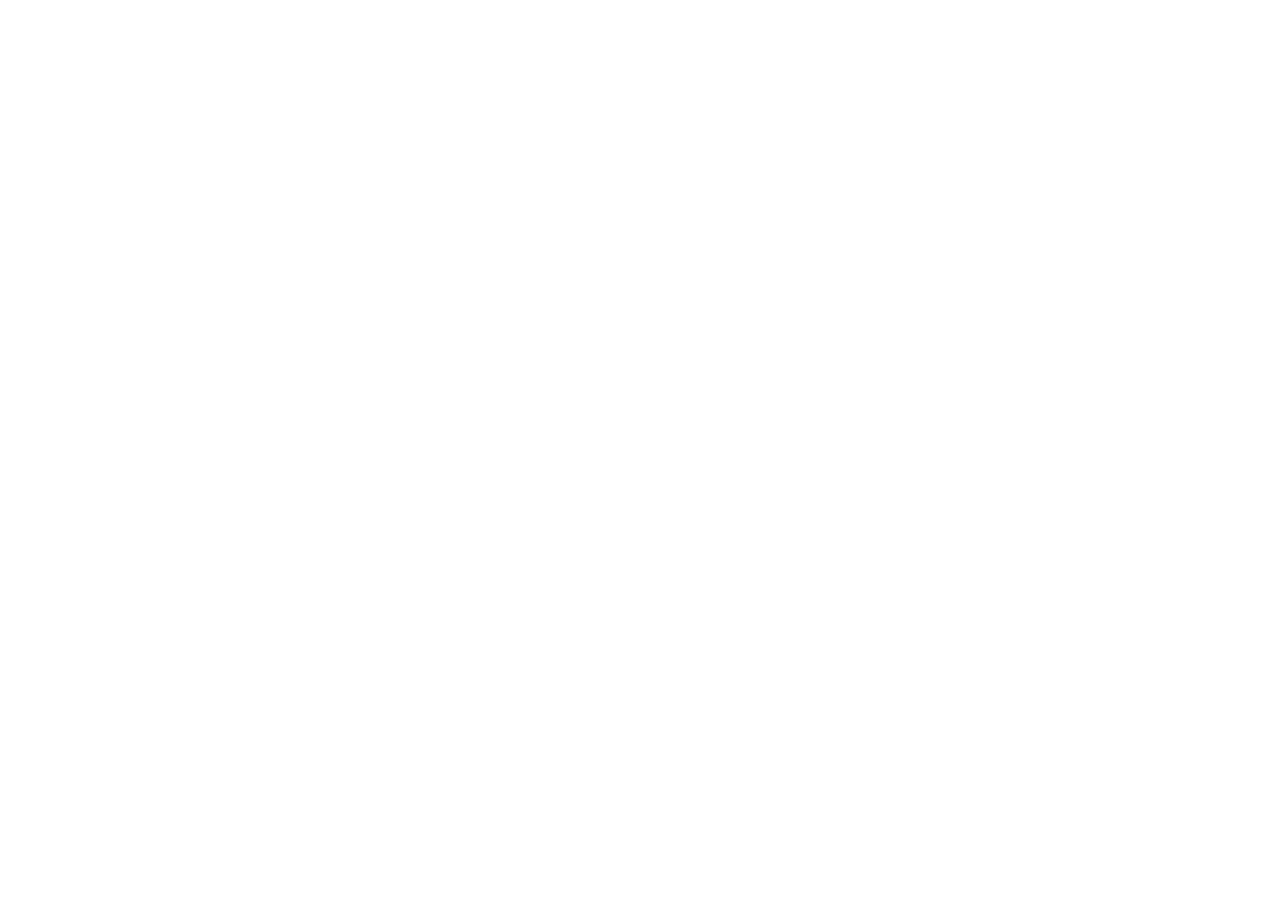
==== index.html @ 43df7214 "Welcome to the creation of North Folk Frontend..." ====
<!DOCTYPE html>
<html lang="en">

<head>
    <meta charset="UTF-8">
    <meta http-equiv="X-UA-Compatible" content="IE=edge">
    <meta name="viewport" content="width=device-width, initial-scale=1.0">
    <link rel="stylesheet" href="style.css">
    <title>North Folk</title>
</head>

<body>

</body>
<script src="script.js"></script>

</html>
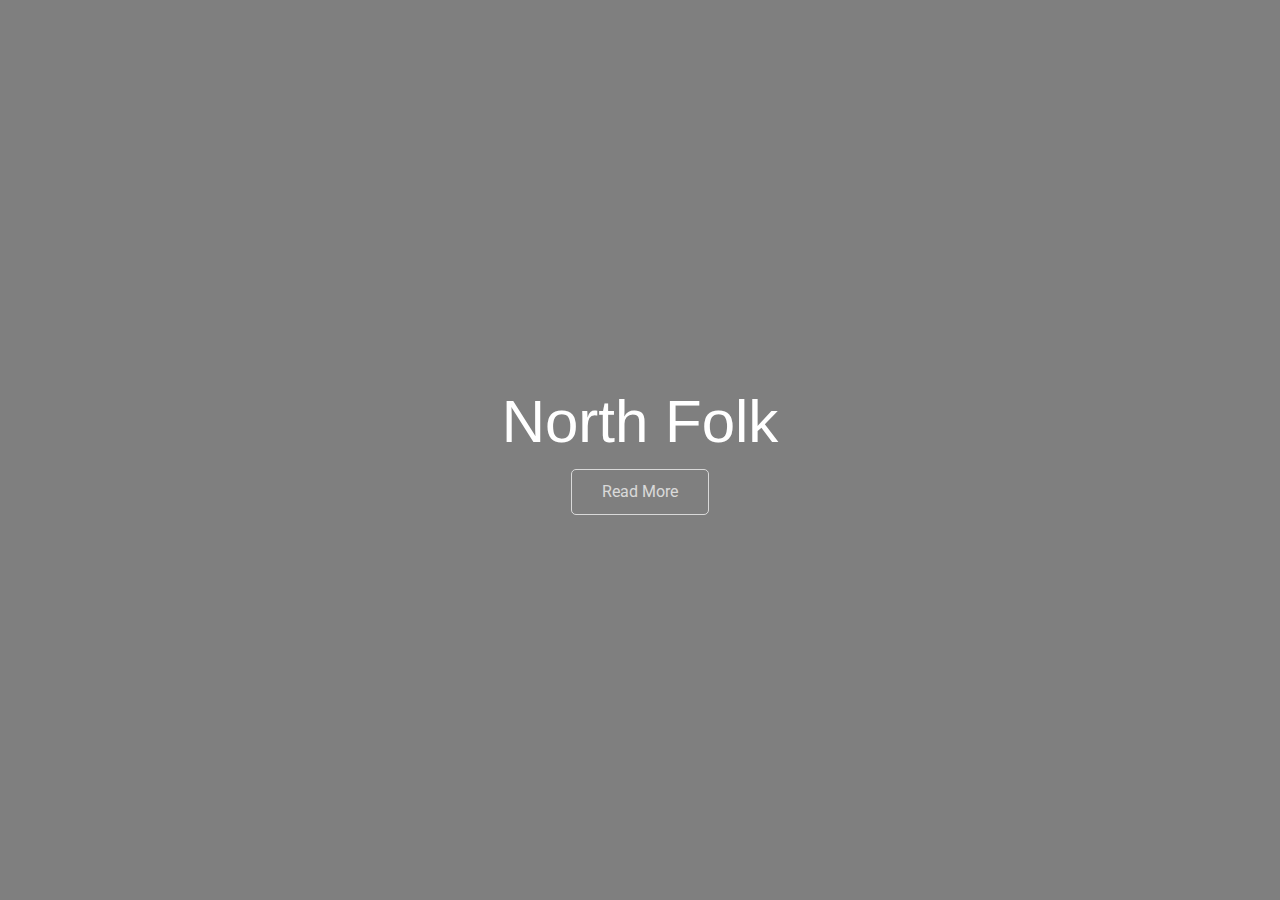
==== commit 503b2a01: "funky" ====
--- a/index.html
+++ b/index.html
@@ -6,11 +6,22 @@
     <meta http-equiv="X-UA-Compatible" content="IE=edge">
     <meta name="viewport" content="width=device-width, initial-scale=1.0">
     <link rel="stylesheet" href="style.css">
+    <link rel="icon" href="assets/logo.svg">
     <title>North Folk</title>
 </head>
 
 <body>
 
+    <section class="showcase">
+        <div class="video-container">
+            <video src="assets/Music - 45447.mp4" autoplay muted loop></video>
+        </div>
+        <div class="content">
+            <h1>North Folk</h1>
+            <a href="landing-page.html" class="btn">Read More</a>
+        </div>
+    </section>
+
 </body>
 <script src="script.js"></script>
 
--- a/style.css
+++ b/style.css
@@ -0,0 +1,87 @@
+@import url("https://fonts.googleapis.com/css2?family=Roboto&display=swap");
+
+* {
+  box-sizing: border-box;
+  margin: 0;
+  padding: 0;
+}
+
+body {
+  line-height: 1.5;
+  font-family: "Roboto", sans-serif;
+}
+
+a {
+  text-decoration: none;
+  color: var(--primary-color);
+}
+
+h1 {
+  font-weight: 300;
+  font-size: 60px;
+  font-family: "cactus", sans-serif;
+  line-height: 1.2;
+  margin-bottom: 1px;
+}
+
+.showcase {
+  height: 100vh;
+  display: flex;
+  align-items: center;
+  justify-content: center;
+  text-align: center;
+  color: #fff;
+  padding: 0 20px;
+}
+
+.video-container {
+  position: absolute;
+  top: 0;
+  left: 0;
+  width: 100%;
+  height: 100%;
+  overflow: hidden;
+  background: var(--primary-color)
+    url("./https://traversymedia.com/downloads/cover.jpg") no-repeat center
+    center/cover;
+}
+
+.video-container video {
+  min-width: 100%;
+  min-height: 100%;
+  position: absolute;
+  top: 50%;
+  left: 50%;
+  transform: translate(-50%, -50%);
+  object-fit: cover;
+}
+
+.video-container:after {
+  content: "";
+  z-index: 1;
+  height: 100%;
+  width: 100%;
+  top: 0;
+  left: 0;
+  background: rgba(0, 0, 0, 0.5);
+  position: absolute;
+}
+
+.content {
+  z-index: 2;
+}
+
+.btn {
+  display: inline-block;
+  padding: 10px 30px;
+  background: var(--primary-color);
+  color: #fff;
+  border-radius: 5px;
+  border: solid #fff 1px;
+  margin-top: 10px;
+  opacity: 0.7;
+}
+
+.btn:hover {
+  transform: scale(0.98);
+}
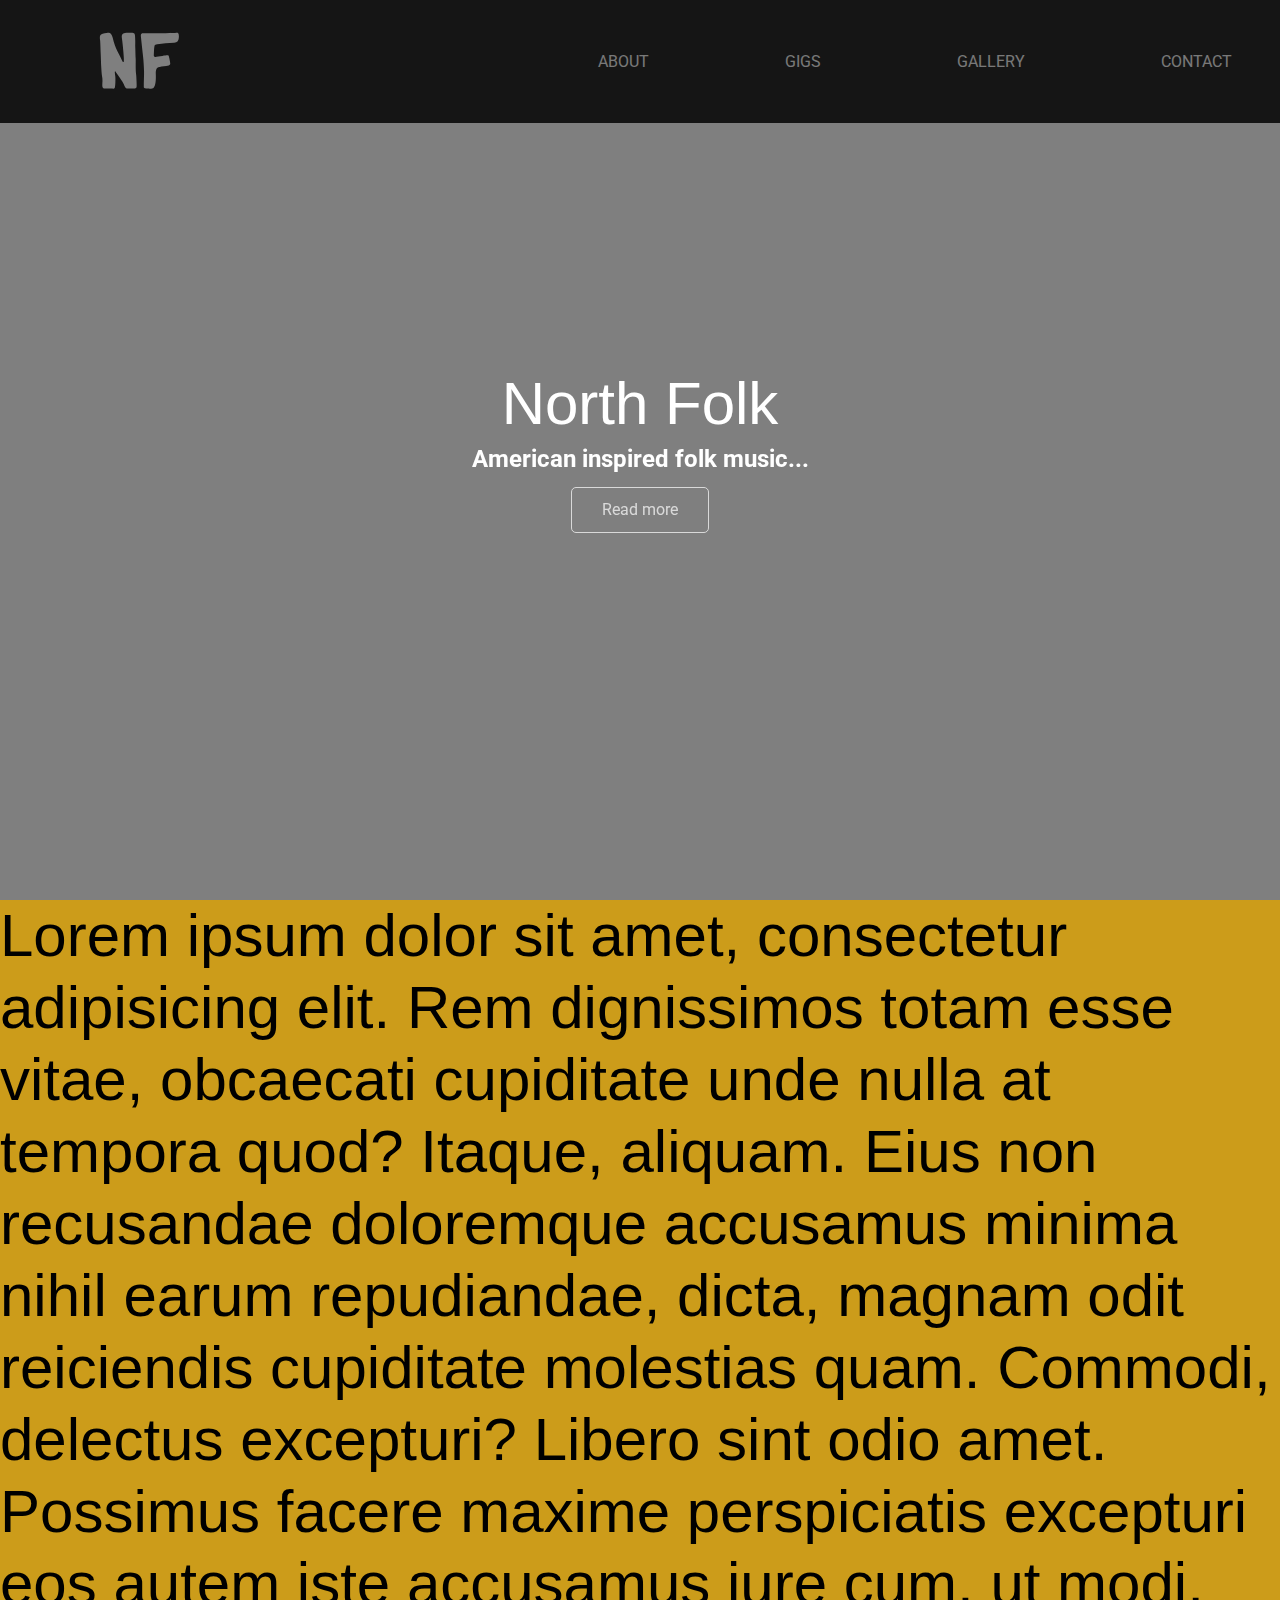
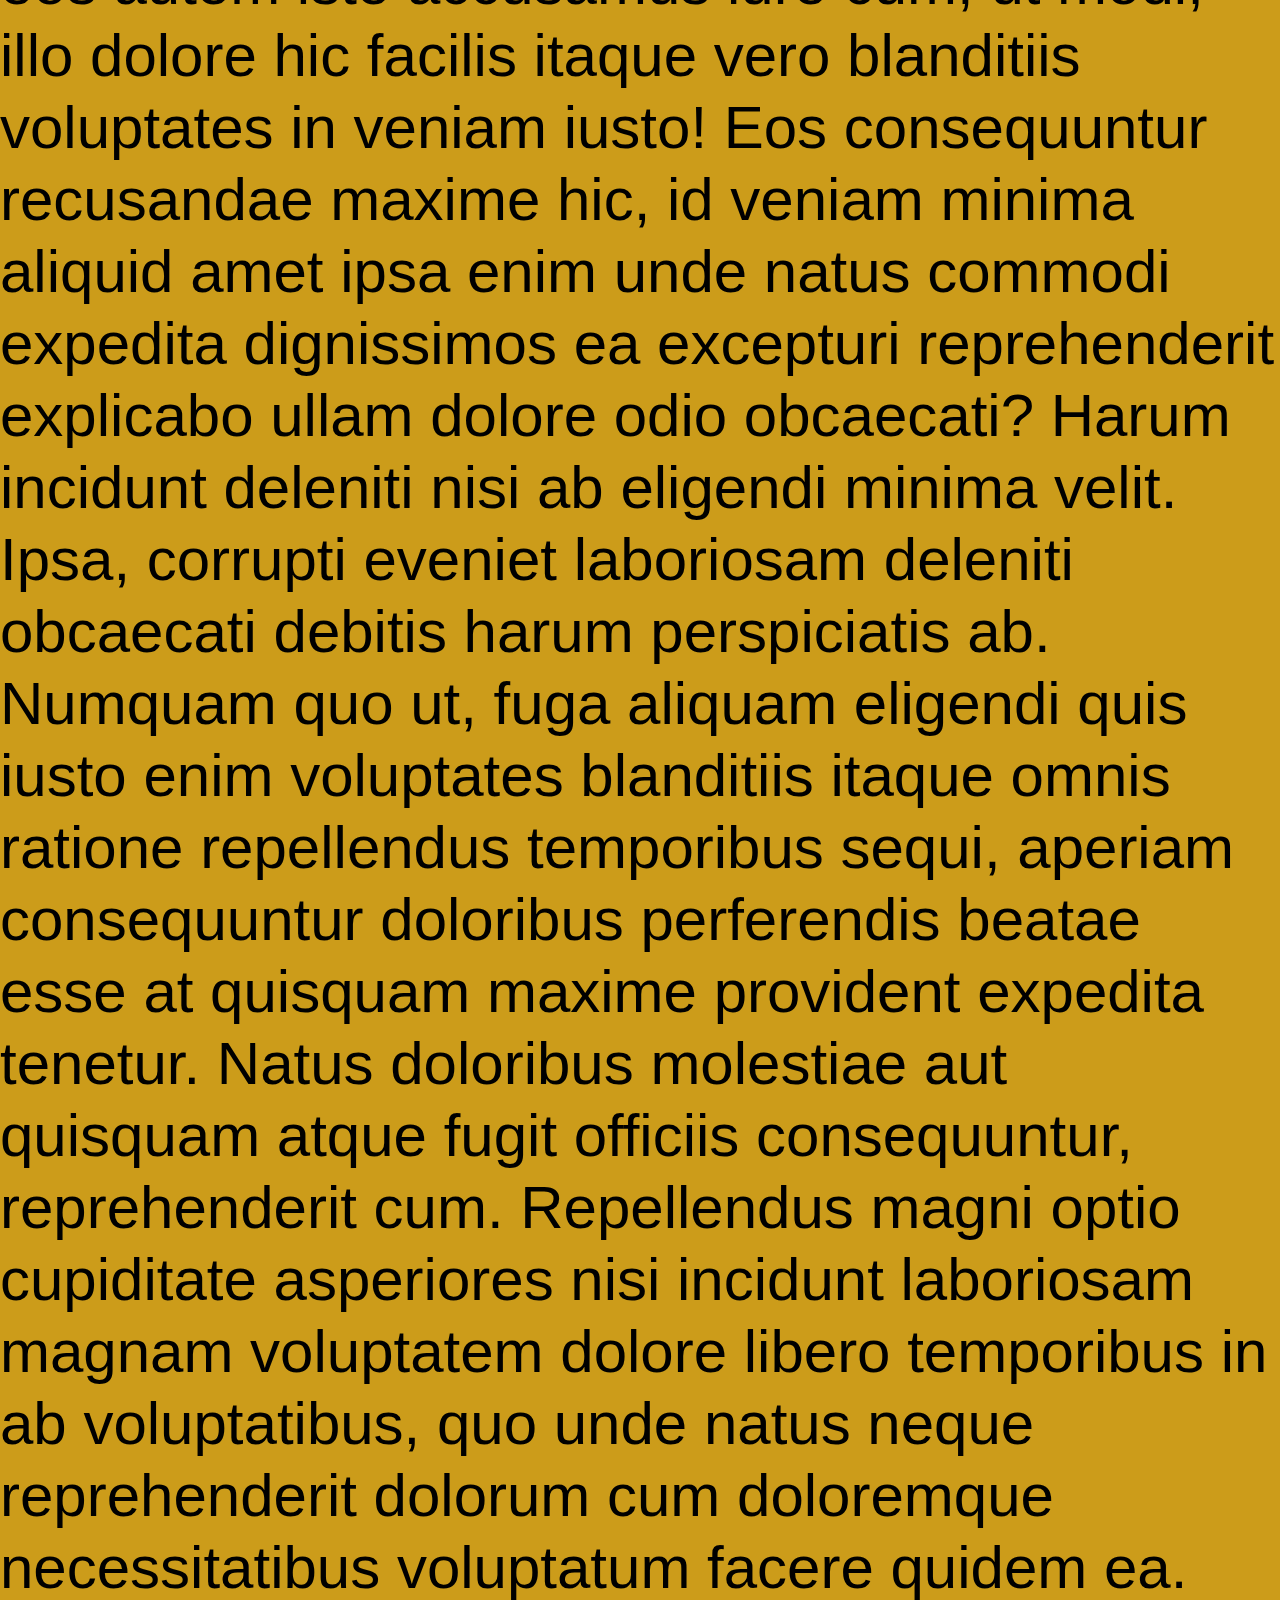
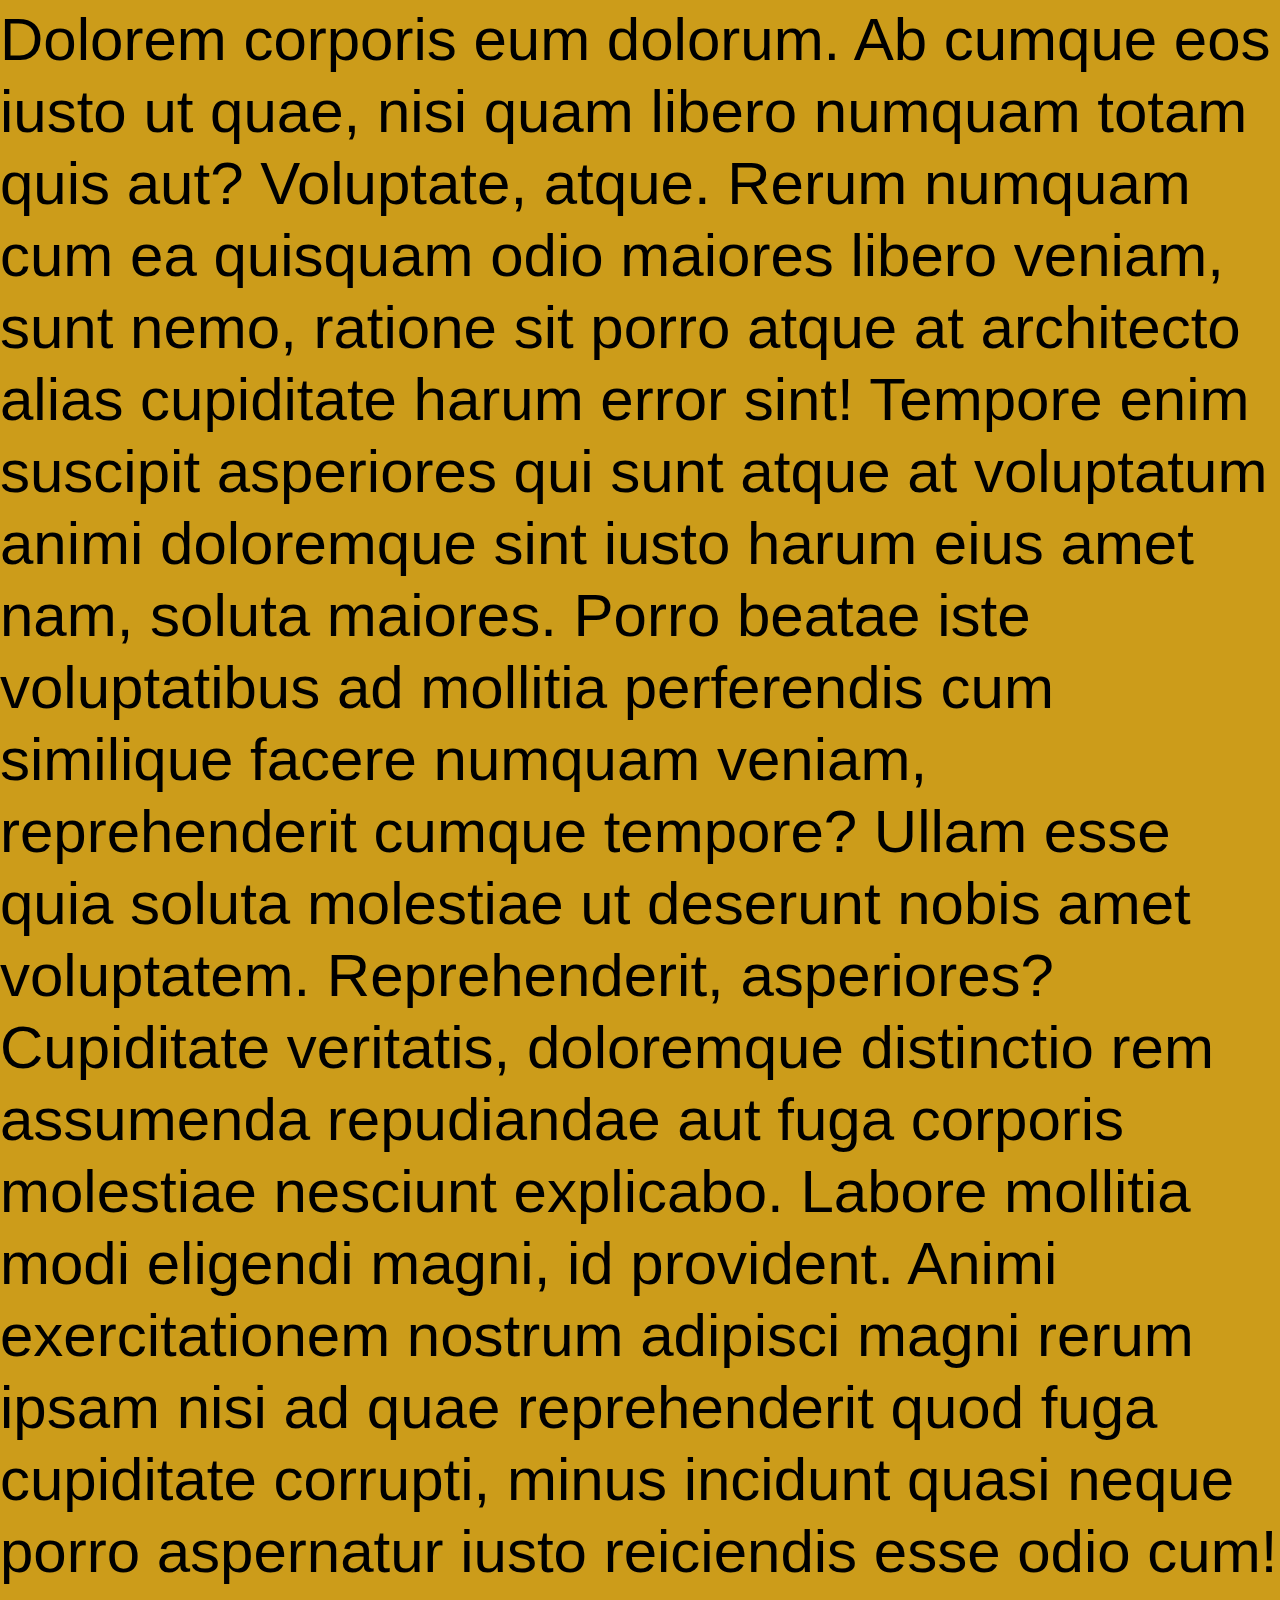
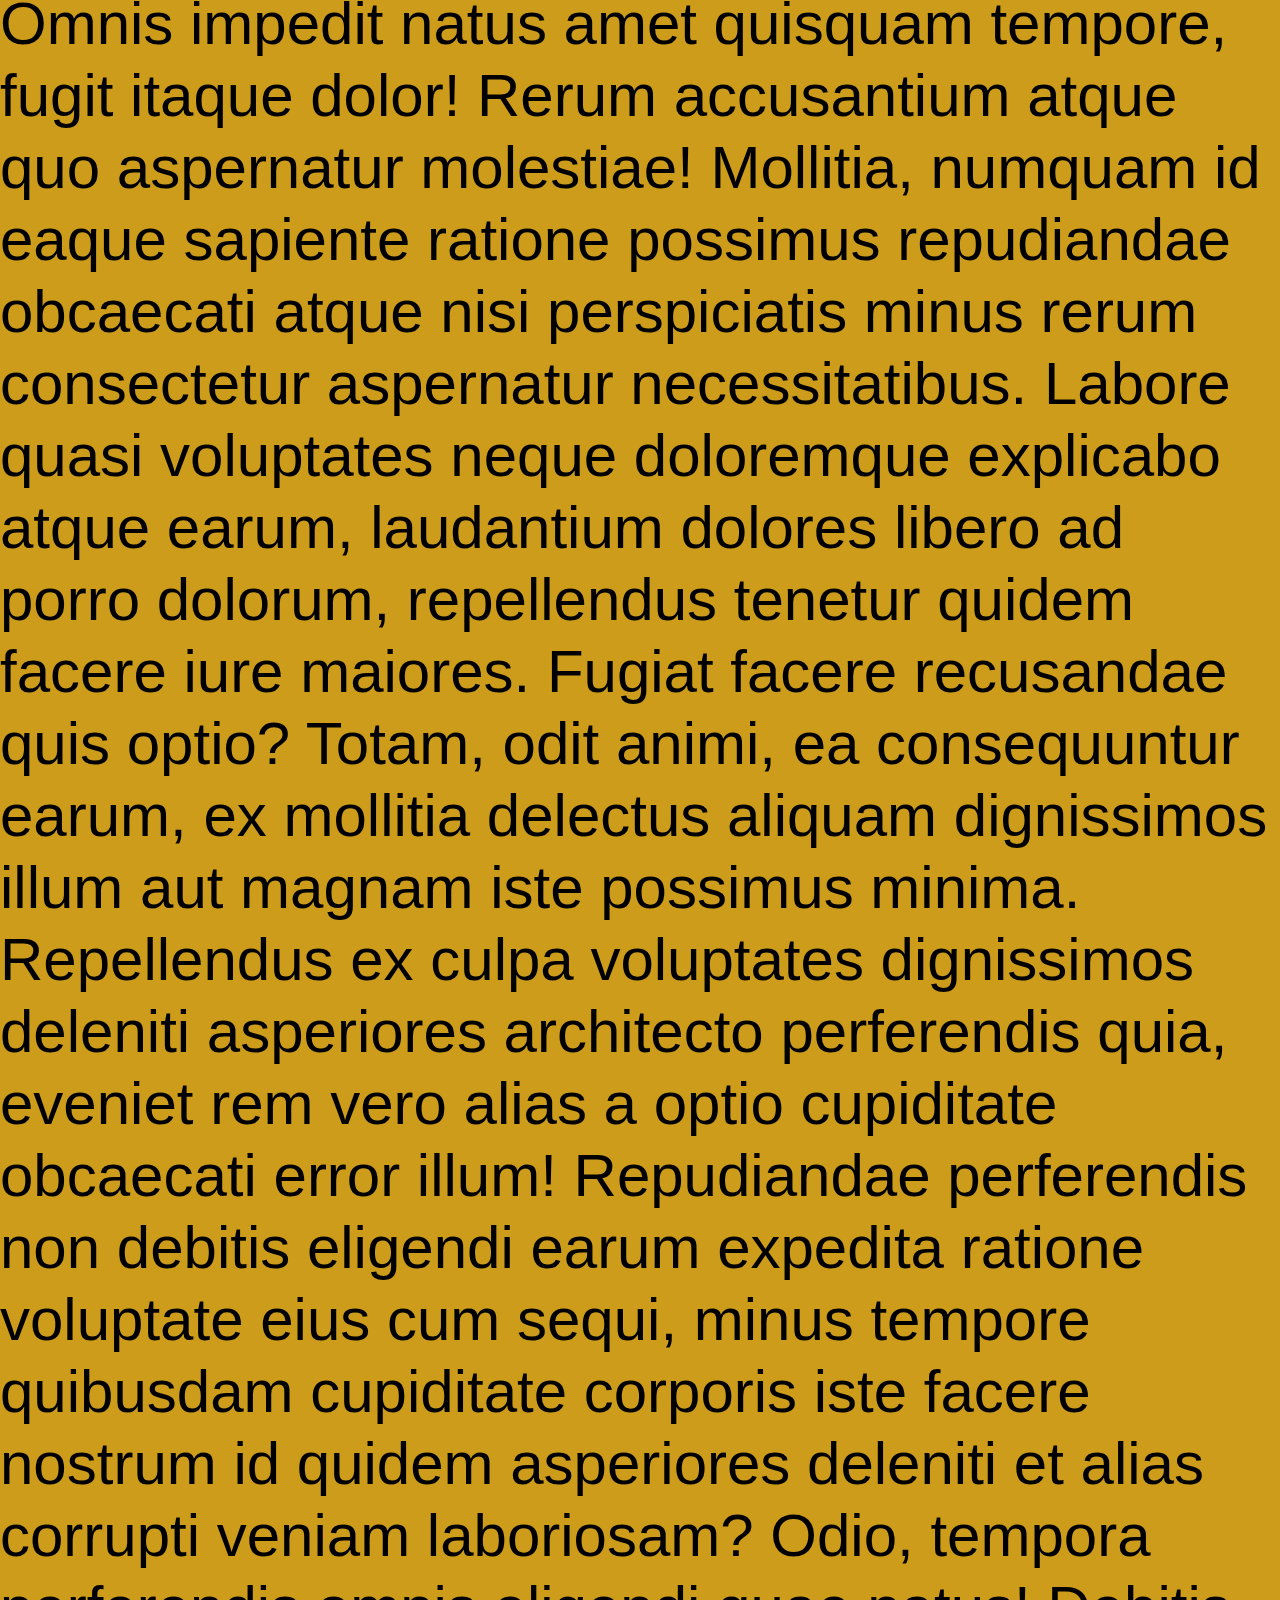
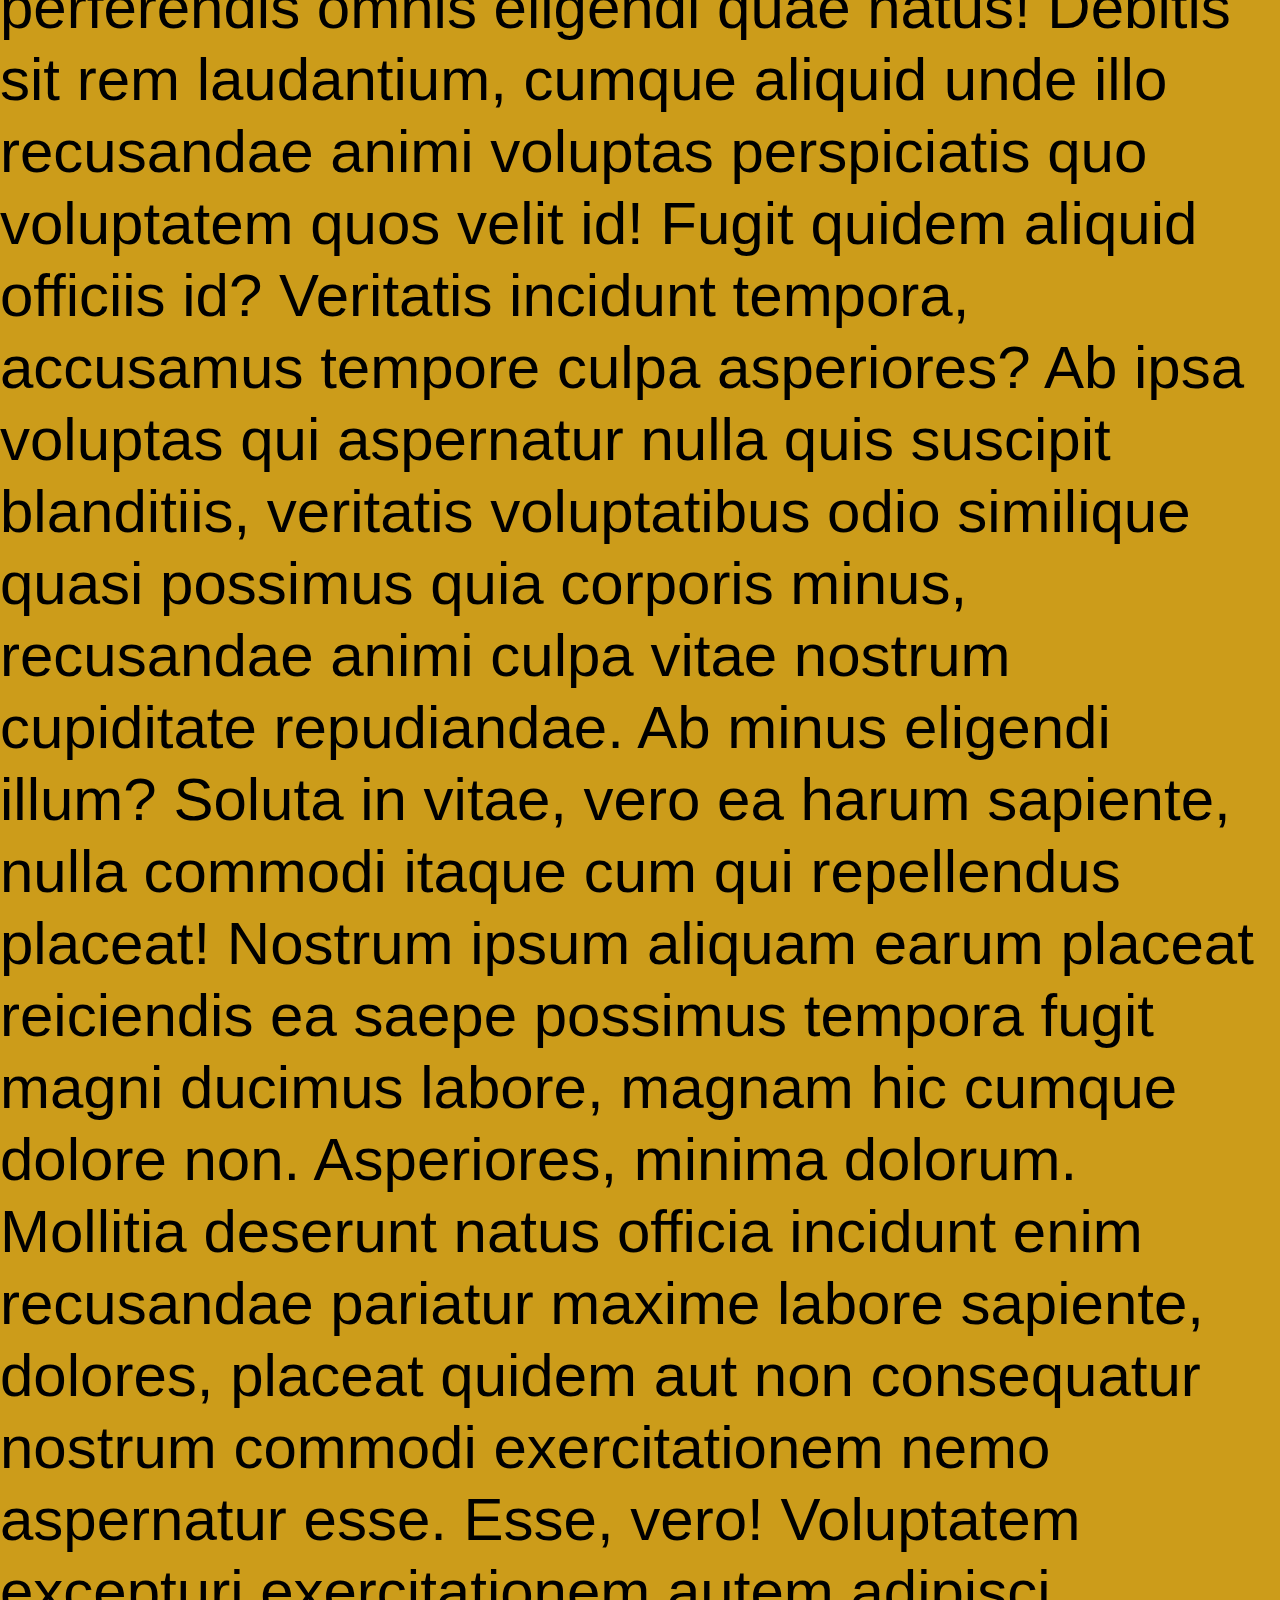
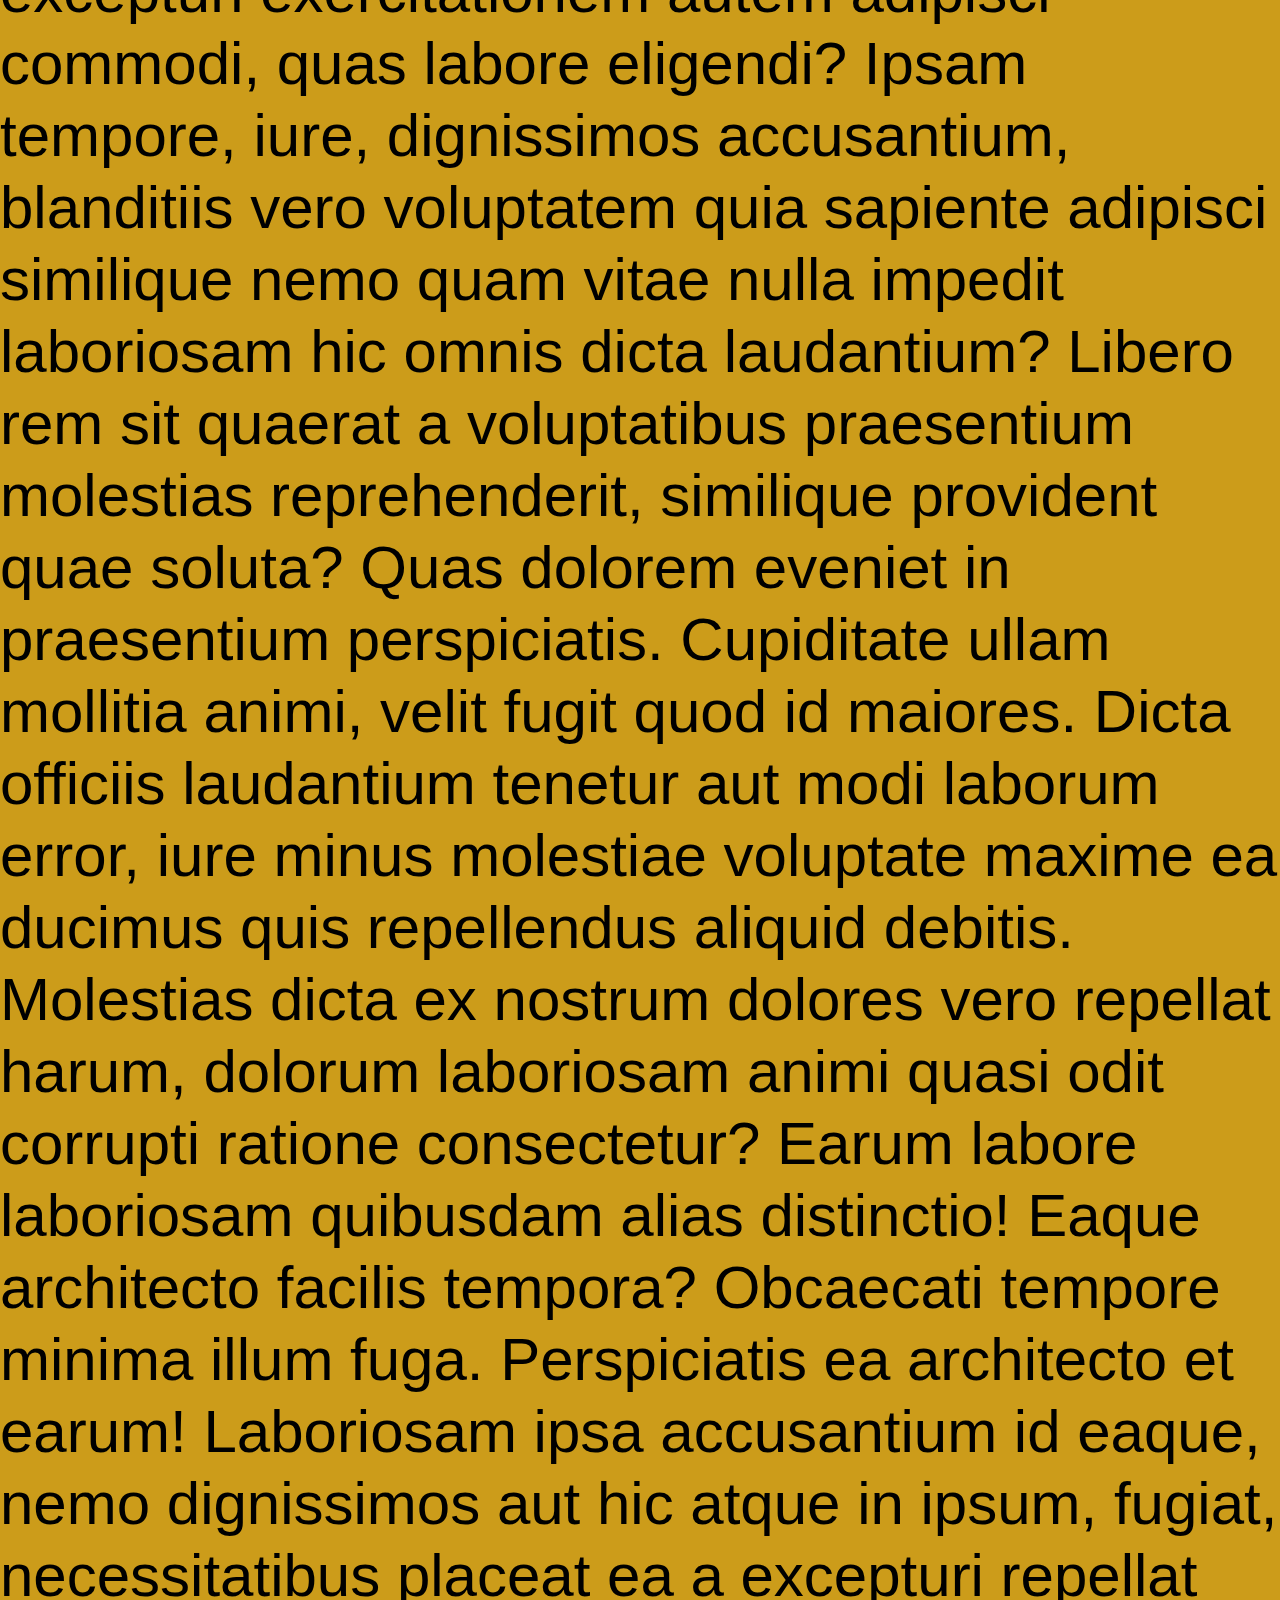
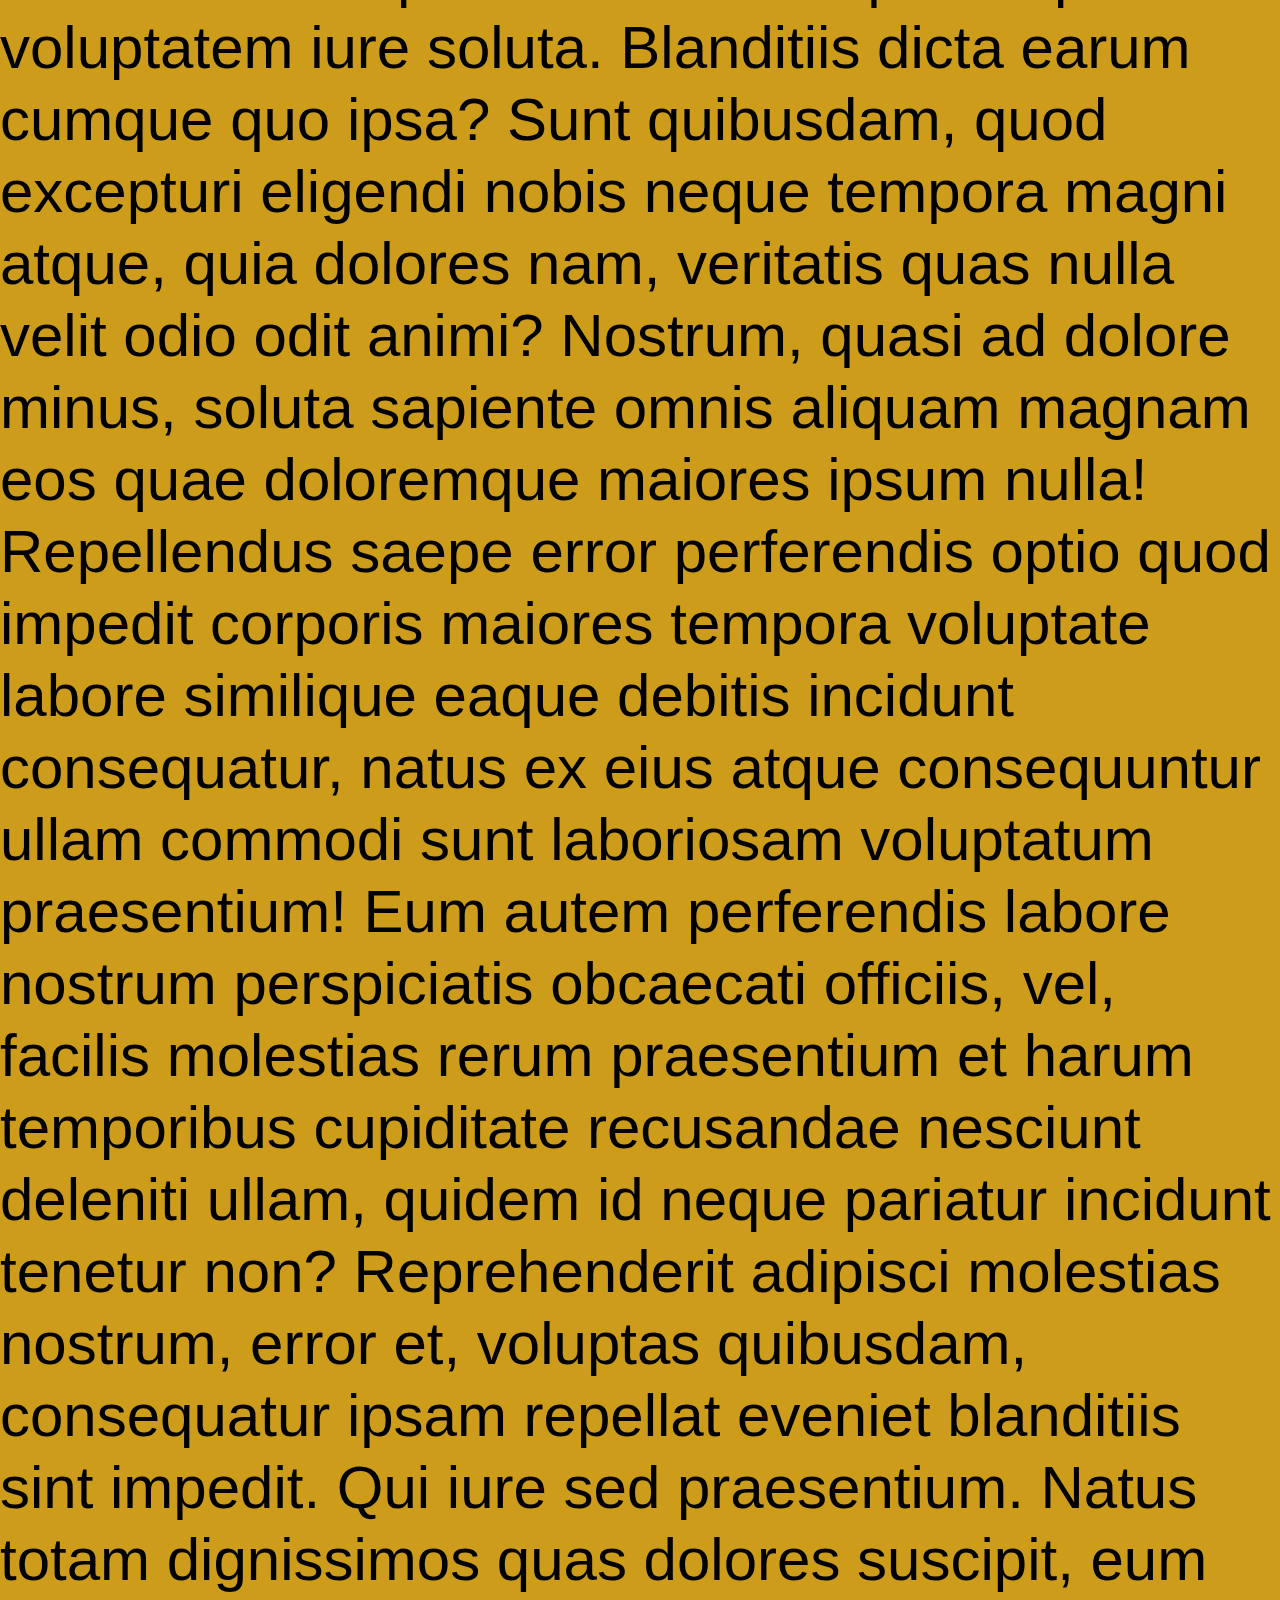
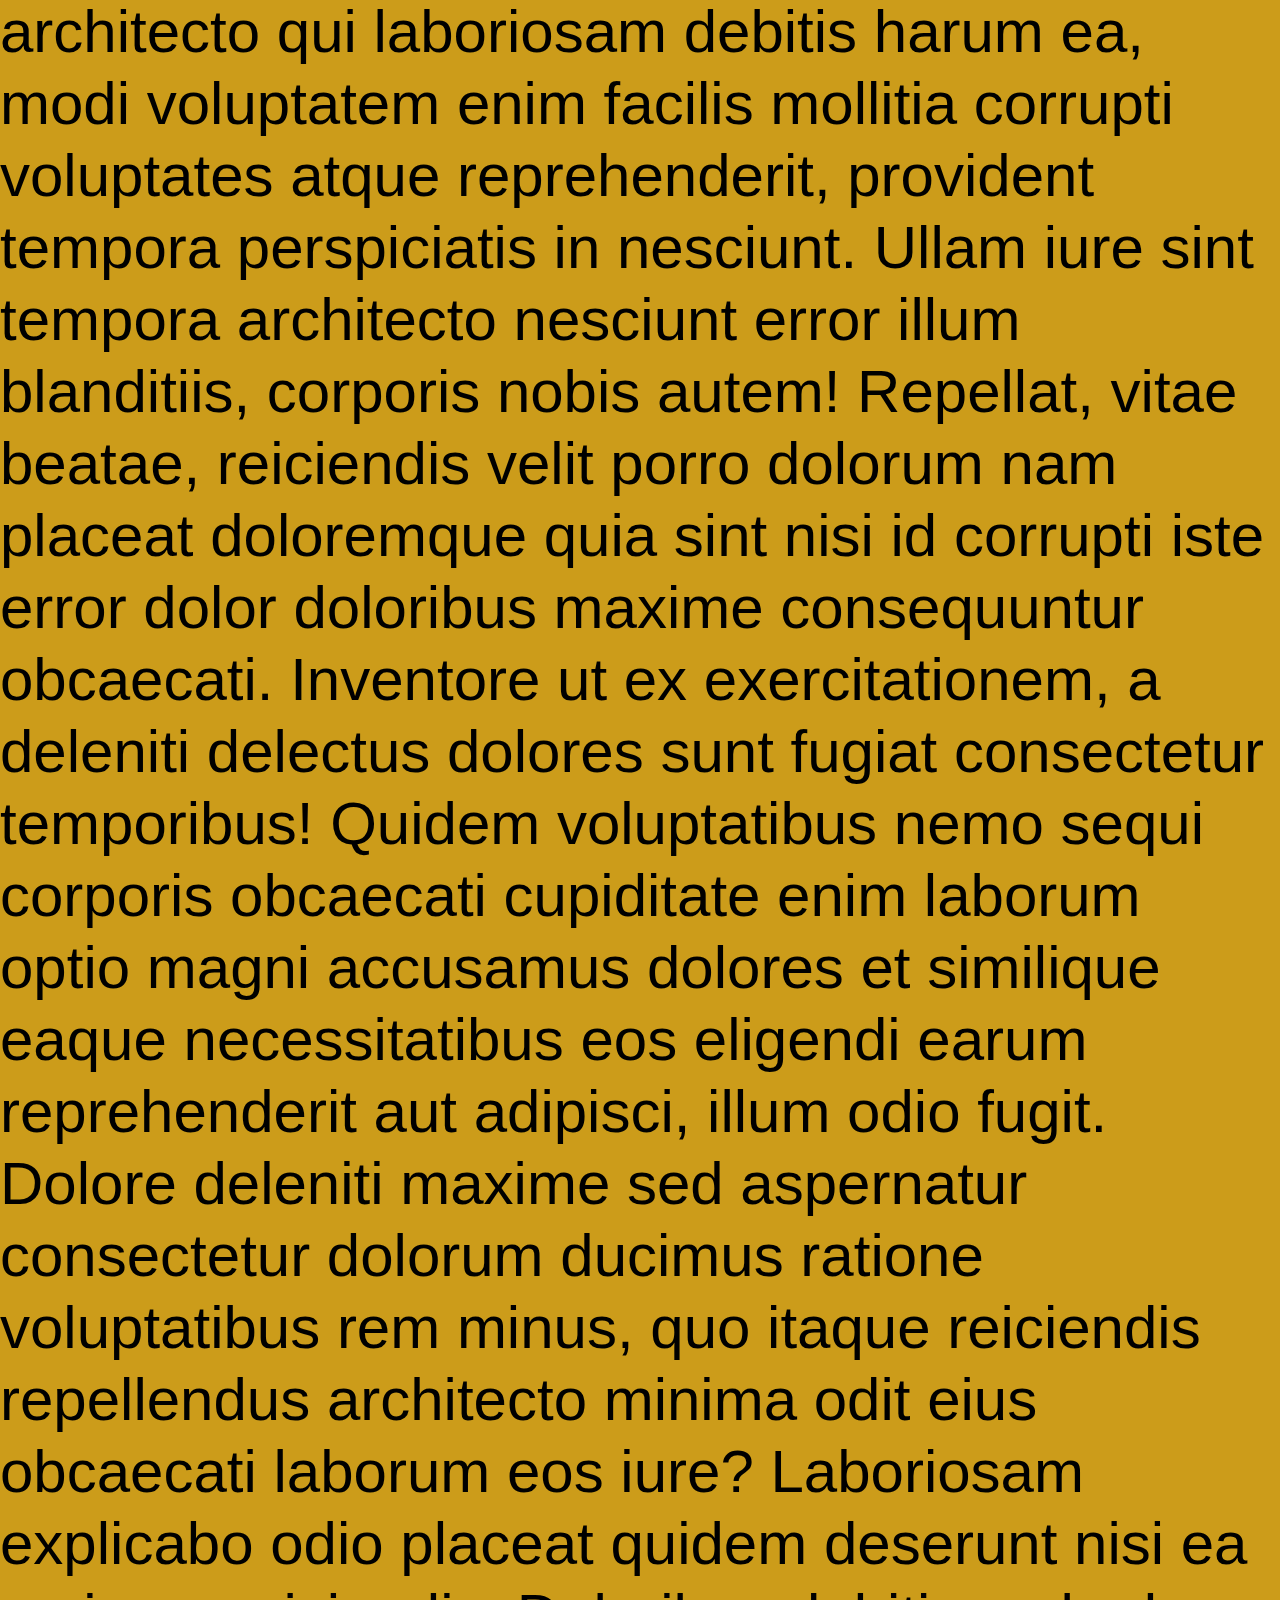
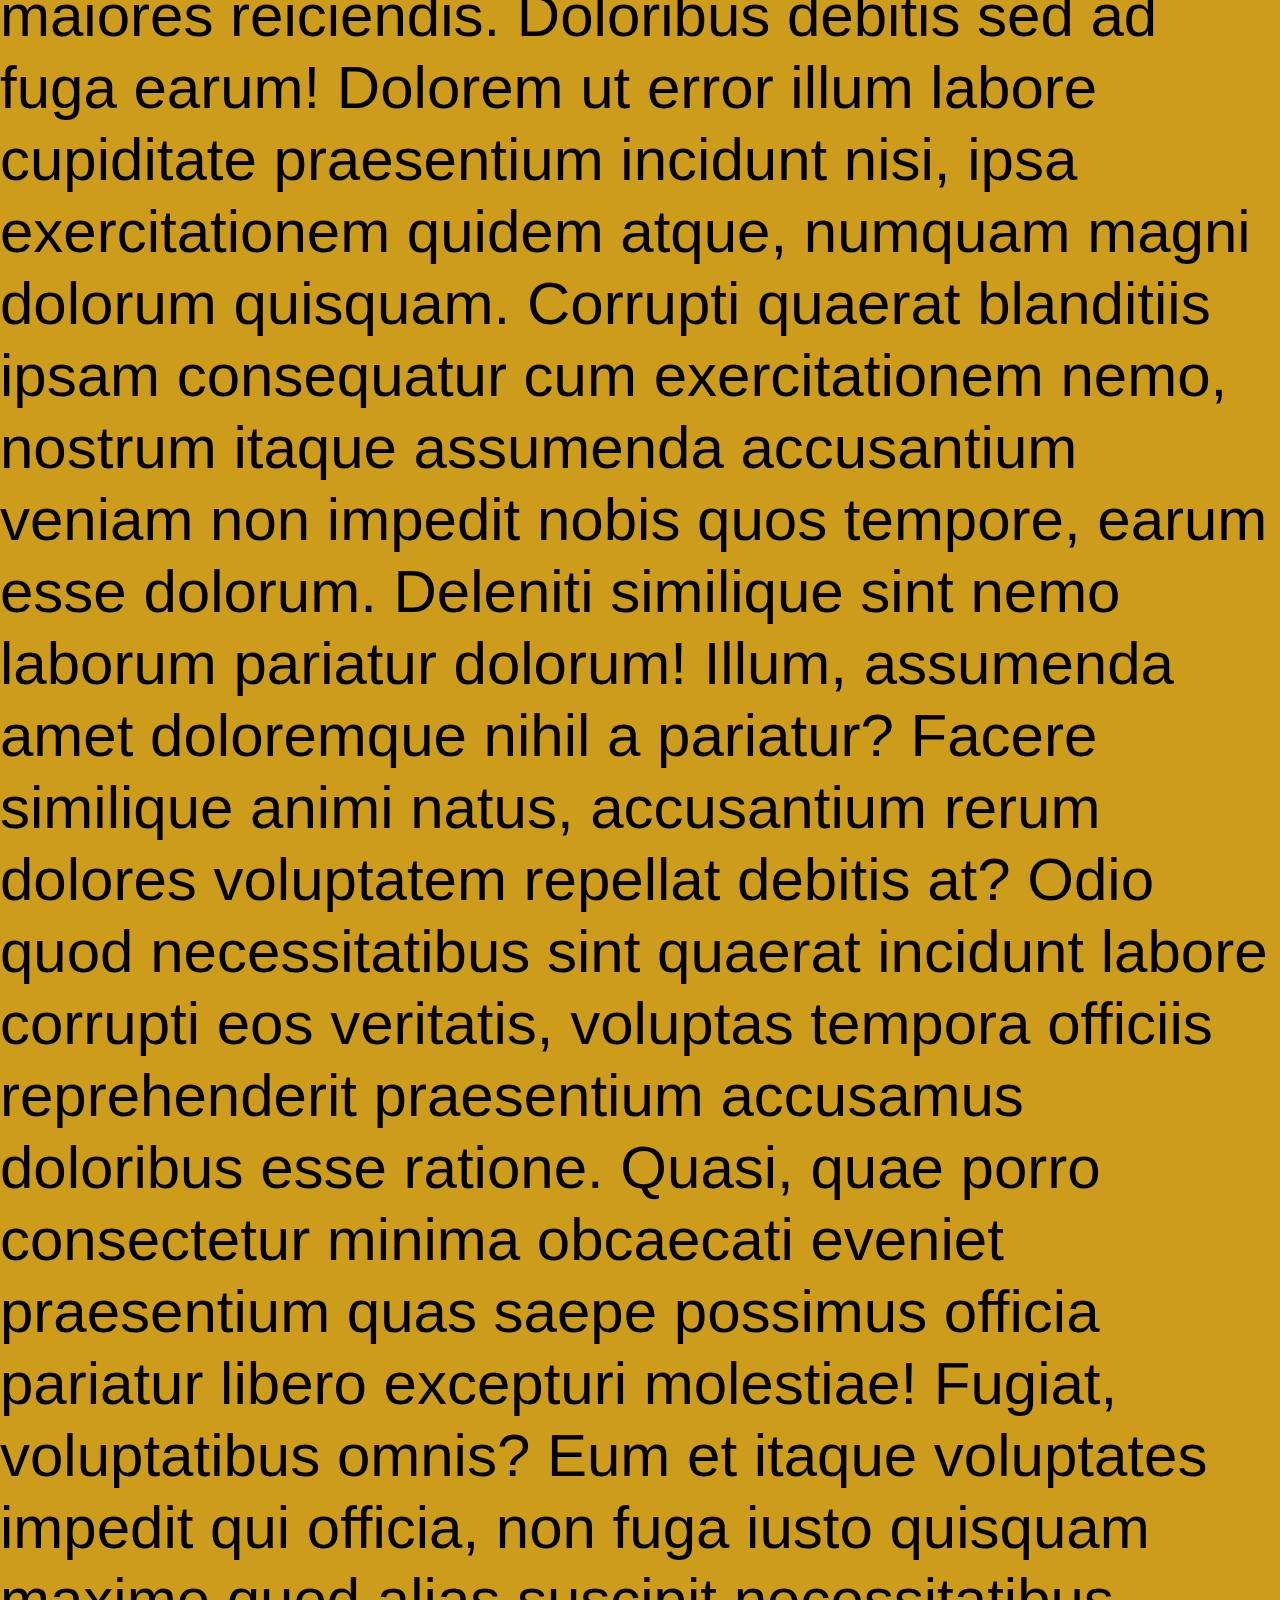
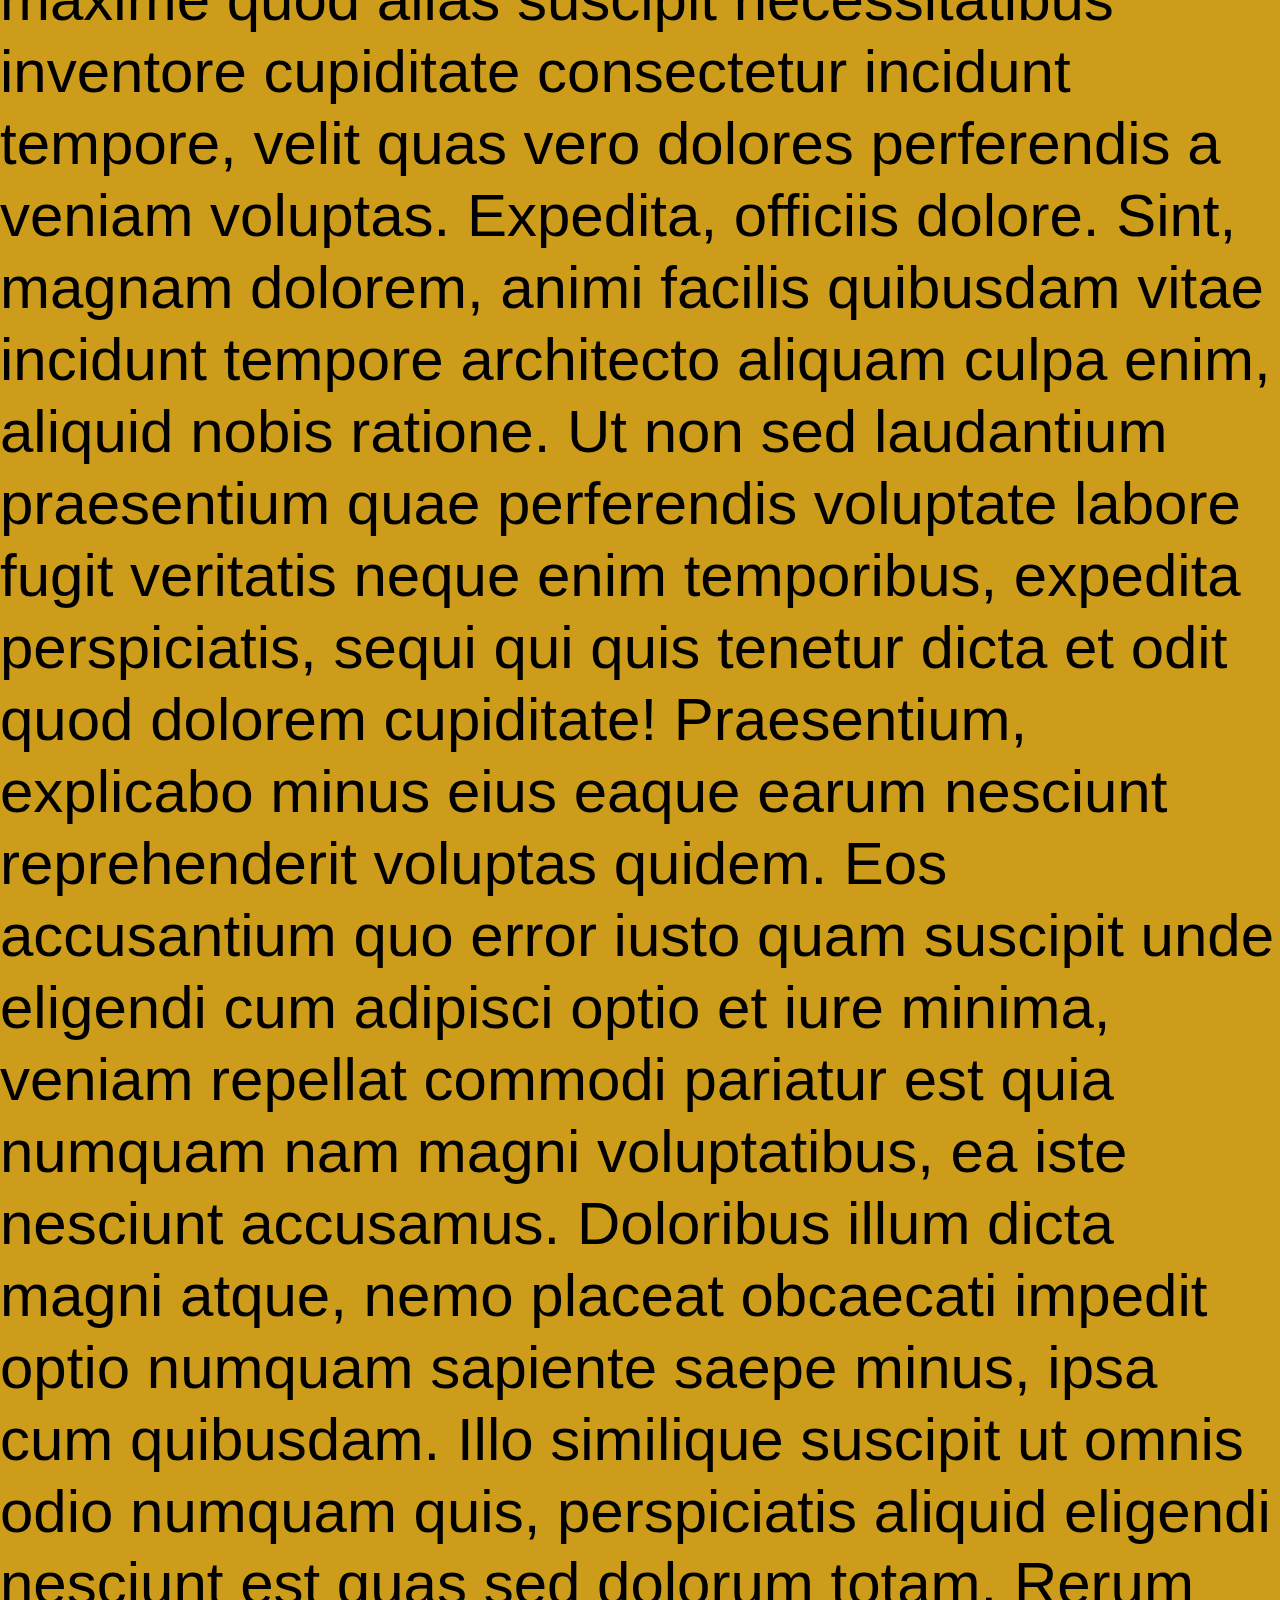
==== commit 62921367: "xd" ====
--- a/index.html
+++ b/index.html
@@ -12,14 +12,188 @@
 
 <body>
 
-    <section class="showcase">
-        <div class="video-container">
-            <video src="assets/Music - 45447.mp4" autoplay muted loop></video>
-        </div>
-        <div class="content">
-            <h1>North Folk</h1>
-            <a href="landing-page.html" class="btn">Read More</a>
-        </div>
+    <div class="preloader preloader-fade" style="display: none;"></div>
+
+    <header>
+        <section id="navbar">
+            <div>
+                <a href="#"><img class="img-hover" src="assets/logo.svg" alt="xd"></a>
+            </div>
+            <input id="menu-toggle" type="checkbox" />
+            <label class='menu-button-container' for="menu-toggle">
+                <div class='menu-button'></div>
+            </label>
+            <ul class="menu">
+                <li><a href="#about2" class="hover-underline-animation">About</a></li>
+                <li><a href="#about" class="hover-underline-animation">Gigs</a></li>
+                <li><a href="#" class="hover-underline-animation">Gallery</a></li>
+                <li><a href="book-now.html" class="hover-underline-animation">Contact</a></li>
+            </ul>
+        </section>
+    </header>
+
+    <main>
+        <section class="showcase">
+            <div class="video-container">
+                <video src="assets/Music - 45447.mp4" autoplay muted loop></video>
+            </div>
+            <div class="content">
+                <div>
+                    <h1>North Folk</h1>
+                </div>
+                <h2>American inspired folk music...</h2>
+                <a href="video-page.html" class="btn">Read more</a>
+            </div>
+        </section>
+    </main>
+
+    <section class="section-type-1">
+        <h1>Lorem ipsum dolor sit amet, consectetur adipisicing elit. Rem dignissimos totam esse vitae, obcaecati
+            cupiditate unde nulla at tempora quod? Itaque, aliquam. Eius non recusandae doloremque accusamus minima
+            nihil earum repudiandae, dicta, magnam odit reiciendis cupiditate molestias quam. Commodi, delectus
+            excepturi? Libero sint odio amet. Possimus facere maxime perspiciatis excepturi eos autem iste accusamus
+            iure cum, ut modi, illo dolore hic facilis itaque vero blanditiis voluptates in veniam iusto! Eos
+            consequuntur recusandae maxime hic, id veniam minima aliquid amet ipsa enim unde natus commodi expedita
+            dignissimos ea excepturi reprehenderit explicabo ullam dolore odio obcaecati? Harum incidunt deleniti nisi
+            ab eligendi minima velit. Ipsa, corrupti eveniet laboriosam deleniti obcaecati debitis harum perspiciatis
+            ab. Numquam quo ut, fuga aliquam eligendi quis iusto enim voluptates blanditiis itaque omnis ratione
+            repellendus temporibus sequi, aperiam consequuntur doloribus perferendis beatae esse at quisquam maxime
+            provident expedita tenetur. Natus doloribus molestiae aut quisquam atque fugit officiis consequuntur,
+            reprehenderit cum. Repellendus magni optio cupiditate asperiores nisi incidunt laboriosam magnam voluptatem
+            dolore libero temporibus in ab voluptatibus, quo unde natus neque reprehenderit dolorum cum doloremque
+            necessitatibus voluptatum facere quidem ea. Dolorem corporis eum dolorum. Ab cumque eos iusto ut quae, nisi
+            quam libero numquam totam quis aut? Voluptate, atque. Rerum numquam cum ea quisquam odio maiores libero
+            veniam, sunt nemo, ratione sit porro atque at architecto alias cupiditate harum error sint! Tempore enim
+            suscipit asperiores qui sunt atque at voluptatum animi doloremque sint iusto harum eius amet nam, soluta
+            maiores. Porro beatae iste voluptatibus ad mollitia perferendis cum similique facere numquam veniam,
+            reprehenderit cumque tempore? Ullam esse quia soluta molestiae ut deserunt nobis amet voluptatem.
+            Reprehenderit, asperiores? Cupiditate veritatis, doloremque distinctio rem assumenda repudiandae aut fuga
+            corporis molestiae nesciunt explicabo. Labore mollitia modi eligendi magni, id provident. Animi
+            exercitationem nostrum adipisci magni rerum ipsam nisi ad quae reprehenderit quod fuga cupiditate corrupti,
+            minus incidunt quasi neque porro aspernatur iusto reiciendis esse odio cum! Omnis impedit natus amet
+            quisquam tempore, fugit itaque dolor! Rerum accusantium atque quo aspernatur molestiae! Mollitia, numquam id
+            eaque sapiente ratione possimus repudiandae obcaecati atque nisi perspiciatis minus rerum consectetur
+            aspernatur necessitatibus. Labore quasi voluptates neque doloremque explicabo atque earum, laudantium
+            dolores libero ad porro dolorum, repellendus tenetur quidem facere iure maiores. Fugiat facere recusandae
+            quis optio? Totam, odit animi, ea consequuntur earum, ex mollitia delectus aliquam dignissimos illum aut
+            magnam iste possimus minima. Repellendus ex culpa voluptates dignissimos deleniti asperiores architecto
+            perferendis quia, eveniet rem vero alias a optio cupiditate obcaecati error illum! Repudiandae perferendis
+            non debitis eligendi earum expedita ratione voluptate eius cum sequi, minus tempore quibusdam cupiditate
+            corporis iste facere nostrum id quidem asperiores deleniti et alias corrupti veniam laboriosam? Odio,
+            tempora perferendis omnis eligendi quae natus! Debitis sit rem laudantium, cumque aliquid unde illo
+            recusandae animi voluptas perspiciatis quo voluptatem quos velit id! Fugit quidem aliquid officiis id?
+            Veritatis incidunt tempora, accusamus tempore culpa asperiores? Ab ipsa voluptas qui aspernatur nulla quis
+            suscipit blanditiis, veritatis voluptatibus odio similique quasi possimus quia corporis minus, recusandae
+            animi culpa vitae nostrum cupiditate repudiandae. Ab minus eligendi illum? Soluta in vitae, vero ea harum
+            sapiente, nulla commodi itaque cum qui repellendus placeat! Nostrum ipsum aliquam earum placeat reiciendis
+            ea saepe possimus tempora fugit magni ducimus labore, magnam hic cumque dolore non. Asperiores, minima
+            dolorum. Mollitia deserunt natus officia incidunt enim recusandae pariatur maxime labore sapiente, dolores,
+            placeat quidem aut non consequatur nostrum commodi exercitationem nemo aspernatur esse. Esse, vero!
+            Voluptatem excepturi exercitationem autem adipisci commodi, quas labore eligendi? Ipsam tempore, iure,
+            dignissimos accusantium, blanditiis vero voluptatem quia sapiente adipisci similique nemo quam vitae nulla
+            impedit laboriosam hic omnis dicta laudantium? Libero rem sit quaerat a voluptatibus praesentium molestias
+            reprehenderit, similique provident quae soluta? Quas dolorem eveniet in praesentium perspiciatis. Cupiditate
+            ullam mollitia animi, velit fugit quod id maiores. Dicta officiis laudantium tenetur aut modi laborum error,
+            iure minus molestiae voluptate maxime ea ducimus quis repellendus aliquid debitis. Molestias dicta ex
+            nostrum dolores vero repellat harum, dolorum laboriosam animi quasi odit corrupti ratione consectetur? Earum
+            labore laboriosam quibusdam alias distinctio! Eaque architecto facilis tempora? Obcaecati tempore minima
+            illum fuga. Perspiciatis ea architecto et earum! Laboriosam ipsa accusantium id eaque, nemo dignissimos aut
+            hic atque in ipsum, fugiat, necessitatibus placeat ea a excepturi repellat voluptatem iure soluta.
+            Blanditiis dicta earum cumque quo ipsa? Sunt quibusdam, quod excepturi eligendi nobis neque tempora magni
+            atque, quia dolores nam, veritatis quas nulla velit odio odit animi? Nostrum, quasi ad dolore minus, soluta
+            sapiente omnis aliquam magnam eos quae doloremque maiores ipsum nulla! Repellendus saepe error perferendis
+            optio quod impedit corporis maiores tempora voluptate labore similique eaque debitis incidunt consequatur,
+            natus ex eius atque consequuntur ullam commodi sunt laboriosam voluptatum praesentium! Eum autem perferendis
+            labore nostrum perspiciatis obcaecati officiis, vel, facilis molestias rerum praesentium et harum temporibus
+            cupiditate recusandae nesciunt deleniti ullam, quidem id neque pariatur incidunt tenetur non? Reprehenderit
+            adipisci molestias nostrum, error et, voluptas quibusdam, consequatur ipsam repellat eveniet blanditiis sint
+            impedit. Qui iure sed praesentium. Natus totam dignissimos quas dolores suscipit, eum architecto qui
+            laboriosam debitis harum ea, modi voluptatem enim facilis mollitia corrupti voluptates atque reprehenderit,
+            provident tempora perspiciatis in nesciunt. Ullam iure sint tempora architecto nesciunt error illum
+            blanditiis, corporis nobis autem! Repellat, vitae beatae, reiciendis velit porro dolorum nam placeat
+            doloremque quia sint nisi id corrupti iste error dolor doloribus maxime consequuntur obcaecati. Inventore ut
+            ex exercitationem, a deleniti delectus dolores sunt fugiat consectetur temporibus! Quidem voluptatibus nemo
+            sequi corporis obcaecati cupiditate enim laborum optio magni accusamus dolores et similique eaque
+            necessitatibus eos eligendi earum reprehenderit aut adipisci, illum odio fugit. Dolore deleniti maxime sed
+            aspernatur consectetur dolorum ducimus ratione voluptatibus rem minus, quo itaque reiciendis repellendus
+            architecto minima odit eius obcaecati laborum eos iure? Laboriosam explicabo odio placeat quidem deserunt
+            nisi ea maiores reiciendis. Doloribus debitis sed ad fuga earum! Dolorem ut error illum labore cupiditate
+            praesentium incidunt nisi, ipsa exercitationem quidem atque, numquam magni dolorum quisquam. Corrupti
+            quaerat blanditiis ipsam consequatur cum exercitationem nemo, nostrum itaque assumenda accusantium veniam
+            non impedit nobis quos tempore, earum esse dolorum. Deleniti similique sint nemo laborum pariatur dolorum!
+            Illum, assumenda amet doloremque nihil a pariatur? Facere similique animi natus, accusantium rerum dolores
+            voluptatem repellat debitis at? Odio quod necessitatibus sint quaerat incidunt labore corrupti eos
+            veritatis, voluptas tempora officiis reprehenderit praesentium accusamus doloribus esse ratione. Quasi, quae
+            porro consectetur minima obcaecati eveniet praesentium quas saepe possimus officia pariatur libero excepturi
+            molestiae! Fugiat, voluptatibus omnis? Eum et itaque voluptates impedit qui officia, non fuga iusto quisquam
+            maxime quod alias suscipit necessitatibus inventore cupiditate consectetur incidunt tempore, velit quas vero
+            dolores perferendis a veniam voluptas. Expedita, officiis dolore. Sint, magnam dolorem, animi facilis
+            quibusdam vitae incidunt tempore architecto aliquam culpa enim, aliquid nobis ratione. Ut non sed laudantium
+            praesentium quae perferendis voluptate labore fugit veritatis neque enim temporibus, expedita perspiciatis,
+            sequi qui quis tenetur dicta et odit quod dolorem cupiditate! Praesentium, explicabo minus eius eaque earum
+            nesciunt reprehenderit voluptas quidem. Eos accusantium quo error iusto quam suscipit unde eligendi cum
+            adipisci optio et iure minima, veniam repellat commodi pariatur est quia numquam nam magni voluptatibus, ea
+            iste nesciunt accusamus. Doloribus illum dicta magni atque, nemo placeat obcaecati impedit optio numquam
+            sapiente saepe minus, ipsa cum quibusdam. Illo similique suscipit ut omnis odio numquam quis, perspiciatis
+            aliquid eligendi nesciunt est quas sed dolorum totam. Rerum facere rem est, unde aliquam sint minima ipsum,
+            sunt illum maiores quam quia eaque! Optio ipsum provident voluptates nulla atque, ipsam, hic quo deleniti
+            laboriosam excepturi repudiandae maxime suscipit. Totam quos molestias voluptas fuga amet quam autem
+            pariatur quisquam sint repellendus aperiam, cum delectus, alias distinctio officiis libero ipsam? Fugit odit
+            rerum quibusdam, maxime porro quas recusandae libero culpa earum, adipisci animi? Provident numquam id atque
+            esse. Quisquam est odit repudiandae, nostrum perferendis cum ratione minima neque doloremque, repellendus
+            pariatur explicabo veniam laudantium laborum voluptatem adipisci cupiditate itaque facilis illo. Et rem
+            quasi consequuntur hic earum optio doloribus magni, pariatur, animi recusandae quae eveniet nemo adipisci
+            corrupti molestias error nisi fugit harum! Voluptatem laboriosam quam maxime harum sequi itaque ipsum vel
+            consequatur? Optio voluptatem omnis facilis a rerum, fugiat error nesciunt repudiandae saepe blanditiis ab
+            architecto nihil repellendus voluptatum quibusdam, dolorum debitis qui, provident voluptate. Voluptate
+            commodi delectus numquam aliquid consequuntur perferendis quos similique, quam rem ea rerum iste expedita
+            voluptas laborum enim. Obcaecati cumque temporibus odit quas facilis in, necessitatibus placeat sequi porro
+            aperiam? Blanditiis ipsam nulla inventore necessitatibus sunt nisi veritatis. Totam magni molestias aut
+            laborum repellendus enim sit cum, similique tempora minima quos deleniti, dolorem maxime consequuntur ea
+            necessitatibus sunt! Impedit quidem cumque dolorem, distinctio, iste velit repellat aspernatur maiores
+            provident, perferendis at. Corrupti vel a nostrum neque minus, suscipit voluptatem, quasi consectetur hic
+            alias quis in at aspernatur eveniet autem. Ex impedit, quod veritatis ea nesciunt eius! Dolorum voluptas
+            modi recusandae excepturi voluptatum, possimus nihil dignissimos, odio iure, et obcaecati? Error illo
+            numquam nemo rerum ullam facilis placeat non neque autem, aspernatur ducimus voluptatem quia aliquam tempore
+            accusantium commodi sint quos in perspiciatis ab. Necessitatibus maiores asperiores, at id impedit
+            laudantium? Nisi, debitis? Ducimus minus voluptatibus ratione iste soluta nisi repellat fugiat omnis. Dolore
+            blanditiis, reiciendis nemo, aperiam inventore vero eos maxime numquam recusandae impedit repudiandae eius
+            ea? Non tenetur esse numquam perspiciatis? Accusantium in similique officia sit aliquid temporibus ad quidem
+            repellat facilis voluptatem, vero, nobis, dolorum pariatur ea mollitia possimus nisi esse illum aut eligendi
+            velit expedita! Fuga soluta asperiores suscipit, repellat culpa distinctio unde. Minus consectetur sapiente
+            sint rem, voluptates rerum molestias ratione voluptate animi distinctio esse repellat ipsam? Nesciunt
+            suscipit vitae cum molestiae temporibus fugit delectus explicabo nam culpa consectetur quis repellat porro
+            doloribus sit, commodi quia! Odit iusto debitis porro deserunt voluptas tempora quasi nisi veniam eius
+            assumenda ipsa sint corrupti iure vero dolorem, repudiandae cum. Unde incidunt dolorem sint facilis
+            distinctio, et, saepe fugit suscipit excepturi iure aspernatur aut minus ratione quos, aliquid molestias rem
+            voluptatem. Vel officia enim exercitationem nihil, vero officiis voluptas cumque debitis delectus dolore
+            culpa sapiente praesentium deserunt molestias soluta quidem dolor deleniti provident libero iste, sequi
+            quaerat. Dolore quos nostrum ducimus voluptatem inventore cum dolores aperiam dolorem aliquid, error
+            distinctio asperiores! Accusamus molestias nostrum laudantium magni, incidunt quo quos temporibus, quibusdam
+            quod iusto dignissimos doloribus? Odio quasi accusantium sunt dolorem dignissimos est, exercitationem
+            reiciendis laudantium nesciunt nam tempore rem, in voluptatum mollitia, laboriosam molestiae voluptatibus
+            repellat ullam perferendis suscipit nulla voluptate? Inventore voluptatibus debitis ratione omnis velit
+            nostrum amet, ab quod enim perspiciatis, quasi alias! Maiores laudantium dolor, assumenda ullam consequatur
+            fuga nobis quo quasi, saepe corporis dolorem itaque! Quasi, ducimus! Ad nostrum dolor eligendi, eum ratione
+            debitis unde quod deserunt pariatur aut nobis! Dignissimos voluptatem minus quo veniam, iusto quibusdam
+            minima repellat labore assumenda ipsa explicabo obcaecati doloremque saepe maiores laboriosam ratione. A
+            laboriosam quo provident tempore amet consequatur officiis tenetur repellendus earum fugit corrupti delectus
+            odit, sequi quas, vitae rerum enim quam? Suscipit aperiam veniam distinctio. Explicabo corporis natus ut
+            recusandae incidunt, unde iste consequuntur qui provident fugit error rem est ex dicta in. Quos enim
+            molestias deleniti expedita doloribus, assumenda non. In accusamus labore aperiam. Aut repudiandae tempora
+            officiis sint soluta, minima veritatis perspiciatis quo numquam, eligendi harum non iusto consequatur
+            ducimus similique. Corrupti aliquid rem sed quisquam expedita facere iusto modi libero autem officia, enim
+            sunt praesentium delectus id laboriosam sit asperiores iure repellendus maiores voluptates? Debitis rem
+            itaque vitae quidem error, quia numquam nesciunt, eligendi tempore laboriosam mollitia aperiam sed eveniet
+            nam veniam eius ad ex aliquam neque a consequatur. Beatae, laboriosam dolorem, nisi molestias quis eveniet
+            placeat labore nobis aliquid pariatur enim amet consectetur sunt! Laboriosam, deserunt. Reprehenderit
+            voluptas, delectus beatae veritatis at consectetur veniam amet, nemo consequatur aliquid molestias sit
+            ratione voluptatem dolorem, aperiam vitae omnis. In aspernatur adipisci repellat saepe ipsa minima vel
+            tenetur corporis animi modi, sunt laborum voluptatum fuga doloribus quidem expedita explicabo odio
+            laudantium porro at sit. Alias dolorum nam labore maxime nisi voluptates sint natus! Itaque, in veritatis
+            numquam illum, reiciendis, doloribus et temporibus eius facere blanditiis dolorum ex. Cumque voluptatum
+            autem voluptate illum consequuntur fugiat voluptatibus veritatis eius dolorem blanditiis libero repudiandae
+            perferendis accusamus asperiores, rerum necessitatibus dolor.</h1>
     </section>
 
 </body>
--- a/style.css
+++ b/style.css
@@ -13,7 +13,6 @@
 
 a {
   text-decoration: none;
-  color: var(--primary-color);
 }
 
 h1 {
@@ -41,9 +40,6 @@
   width: 100%;
   height: 100%;
   overflow: hidden;
-  background: var(--primary-color)
-    url("./https://traversymedia.com/downloads/cover.jpg") no-repeat center
-    center/cover;
 }
 
 .video-container video {
@@ -85,3 +81,190 @@
 .btn:hover {
   transform: scale(0.98);
 }
+
+.section-type-1 {
+  background-color: #cc9c1a;
+}
+
+/* Import */
+
+#navbar {
+  width: 100%;
+  background-color: #2a2a2a;
+  display: flex;
+  flex-direction: row;
+  align-items: center;
+  justify-content: space-between;
+  color: #fff;
+  padding: 0.5em;
+  transition: top 1s;
+  position: fixed;
+}
+
+#navbar a {
+  color: #f2f2f2;
+  font-size: 1rem;
+  margin-left: 5rem;
+  margin-right: 1.5rem;
+  text-transform: uppercase;
+}
+
+.img-hover {
+  transition: transform 1s ease-in-out;
+  width: 100px;
+  filter: invert(1);
+}
+.img-hover:hover {
+  transform: scale(0.9);
+}
+
+.hover-underline-animation {
+  display: inline-block;
+  position: relative;
+  color: #cc9c1a;
+}
+
+#navbar a:hover {
+  color: #cc9c1a;
+}
+
+.hover-underline-animation:after {
+  content: "";
+  position: absolute;
+  width: 100%;
+  transform: scaleX(0);
+  height: 2px;
+  bottom: 0;
+  left: 0;
+  background-color: #cc9c1a;
+  transform-origin: bottom right;
+  transition: transform 0.25s ease-out;
+}
+
+.hover-underline-animation:hover:after {
+  transform: scaleX(1);
+  transform-origin: bottom left;
+}
+.menu {
+  display: flex;
+  flex-direction: row;
+  list-style-type: none;
+  margin: 0;
+  padding: 0;
+}
+
+.menu > li {
+  margin: 0 1rem;
+  overflow: hidden;
+}
+
+.menu-button-container {
+  display: none;
+  height: 100%;
+  width: 30px;
+  cursor: pointer;
+  flex-direction: column;
+  justify-content: center;
+  align-items: center;
+}
+
+#menu-toggle {
+  display: none;
+}
+
+.menu-button,
+.menu-button::before,
+.menu-button::after {
+  display: block;
+  background-color: #fff;
+  position: absolute;
+  height: 4px;
+  width: 30px;
+  transition: transform 400ms cubic-bezier(0.23, 1, 0.32, 1);
+  border-radius: 2px;
+}
+
+.menu-button::before {
+  content: "";
+  margin-top: -8px;
+}
+
+.menu-button::after {
+  content: "";
+  margin-top: 8px;
+}
+
+#menu-toggle:checked + .menu-button-container .menu-button::before {
+  margin-top: 0px;
+  transform: rotate(405deg);
+}
+
+#menu-toggle:checked + .menu-button-container .menu-button {
+  background: rgba(255, 255, 255, 0);
+}
+
+#menu-toggle:checked + .menu-button-container .menu-button::after {
+  margin-top: 0px;
+  transform: rotate(-405deg);
+}
+
+@media (max-width: 1200px) {
+  .menu-button-container {
+    display: flex;
+  }
+  .menu {
+    position: absolute;
+    top: 0;
+    margin-top: 7.5em;
+    left: 0;
+    flex-direction: column;
+    width: 100%;
+    justify-content: center;
+    align-items: center;
+  }
+  #menu-toggle ~ .menu li {
+    height: 0;
+    margin: 0;
+    padding: 0;
+    border: 0;
+    transition: height 400ms cubic-bezier(0.23, 1, 0.32, 1);
+  }
+  #menu-toggle:checked ~ .menu li {
+    height: 3em;
+    padding: 0.5em;
+    transition: height 400ms cubic-bezier(0.23, 1, 0.32, 1);
+  }
+  .menu > li {
+    display: flex;
+    justify-content: center;
+    margin: 0;
+    padding: 1em 0;
+    width: 100%;
+    color: white;
+    background-color: #2a2a2a;
+  }
+  #navbar a {
+    color: #f2f2f2;
+    font-size: 1.5em;
+    margin: 0;
+    text-transform: uppercase;
+  }
+}
+
+/* PRELOADER  */
+
+.preloader {
+  position: relative;
+  background: #fbfafc url(assets/239.svg) no-repeat center center;
+  background-size: 30%;
+  height: 100vh;
+  width: 100%;
+  position: fixed;
+  z-index: 100;
+  opacity: 1;
+  transition: opacity 0.5s;
+}
+
+.preloader-fade {
+  opacity: 0;
+}
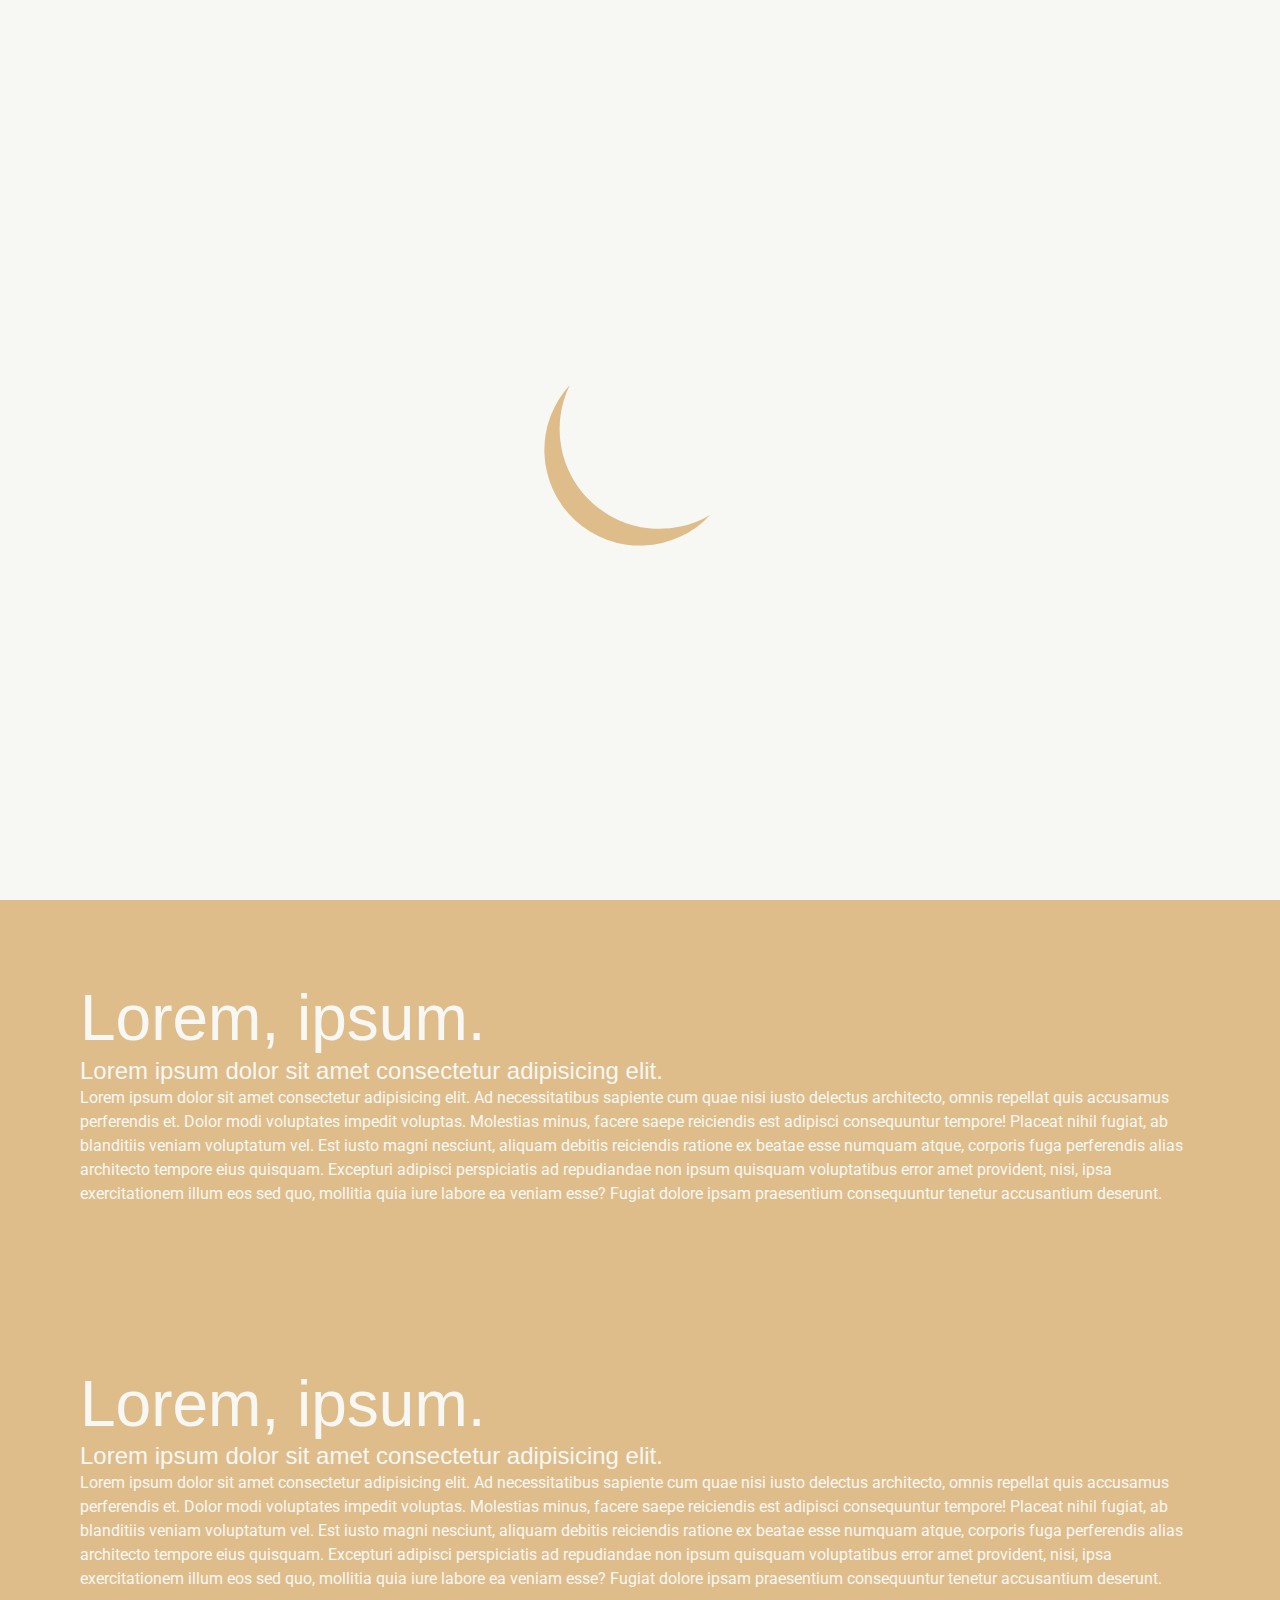
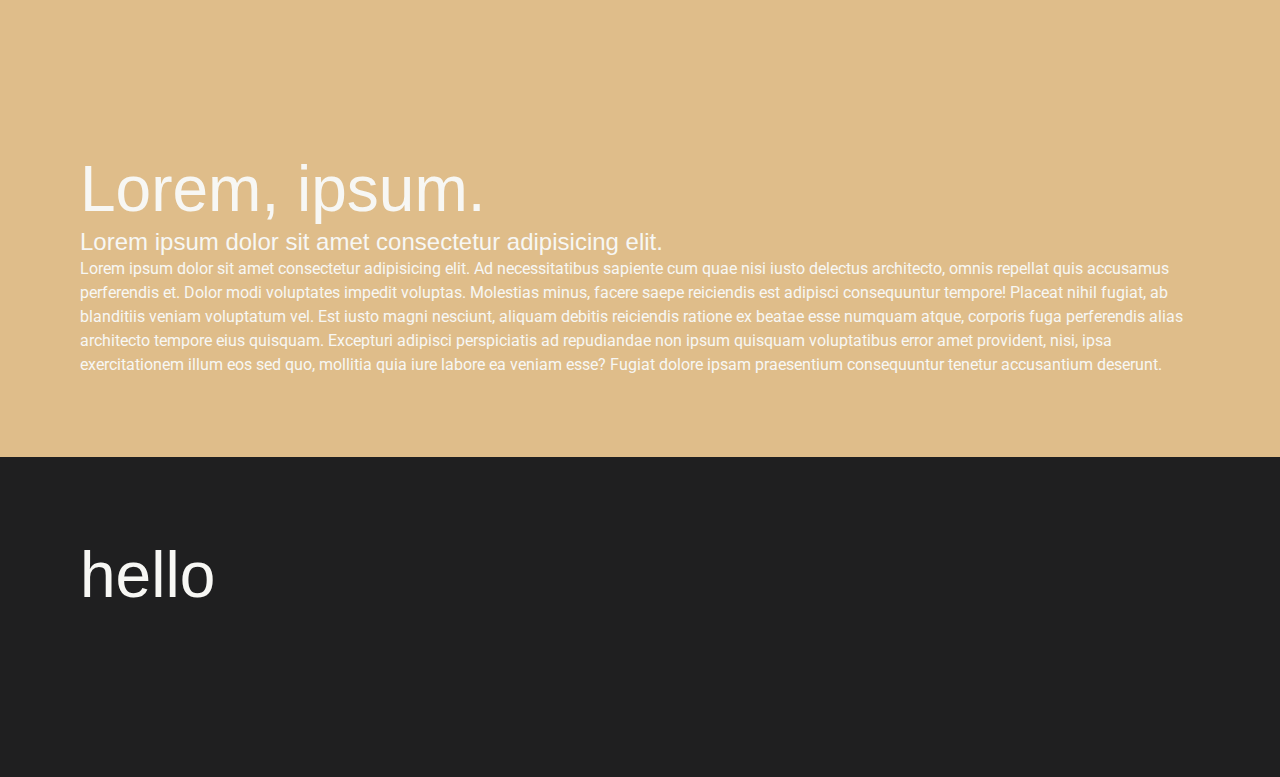
==== commit acccf789: "yes sir" ====
--- a/index.html
+++ b/index.html
@@ -12,7 +12,6 @@
 
 <body>
 
-    <div class="preloader preloader-fade" style="display: none;"></div>
 
     <header>
         <section id="navbar">
@@ -32,6 +31,8 @@
         </section>
     </header>
 
+    <div class="preloader"></div>
+
     <main>
         <section class="showcase">
             <div class="video-container">
@@ -41,161 +42,58 @@
                 <div>
                     <h1>North Folk</h1>
                 </div>
-                <h2>American inspired folk music...</h2>
-                <a href="video-page.html" class="btn">Read more</a>
+                <a href="" class="btn">Read more</a>
             </div>
         </section>
+
+
+        <section class="section-type-1">
+            <h1>Lorem, ipsum.</h1>
+            <h3>Lorem ipsum dolor sit amet consectetur adipisicing elit.</h3>
+            <p>Lorem ipsum dolor sit amet consectetur adipisicing elit. Ad necessitatibus sapiente cum quae nisi iusto
+                delectus architecto, omnis repellat quis accusamus perferendis et. Dolor modi voluptates impedit
+                voluptas. Molestias minus, facere saepe reiciendis est adipisci consequuntur tempore! Placeat nihil
+                fugiat, ab blanditiis veniam voluptatum vel. Est iusto magni nesciunt, aliquam debitis reiciendis
+                ratione ex beatae esse numquam atque, corporis fuga perferendis alias architecto tempore eius quisquam.
+                Excepturi adipisci perspiciatis ad repudiandae non ipsum quisquam voluptatibus error amet provident,
+                nisi, ipsa exercitationem illum eos sed quo, mollitia quia iure labore ea veniam esse? Fugiat dolore
+                ipsam praesentium consequuntur tenetur accusantium deserunt.</p>
+        </section>
+        <section class="section-type-1">
+            <h1>Lorem, ipsum.</h1>
+            <h3>Lorem ipsum dolor sit amet consectetur adipisicing elit.</h3>
+            <p>Lorem ipsum dolor sit amet consectetur adipisicing elit. Ad necessitatibus sapiente cum quae nisi
+                iusto
+                delectus architecto, omnis repellat quis accusamus perferendis et. Dolor modi voluptates impedit
+                voluptas. Molestias minus, facere saepe reiciendis est adipisci consequuntur tempore! Placeat nihil
+                fugiat, ab blanditiis veniam voluptatum vel. Est iusto magni nesciunt, aliquam debitis reiciendis
+                ratione ex beatae esse numquam atque, corporis fuga perferendis alias architecto tempore eius
+                quisquam.
+                Excepturi adipisci perspiciatis ad repudiandae non ipsum quisquam voluptatibus error amet provident,
+                nisi, ipsa exercitationem illum eos sed quo, mollitia quia iure labore ea veniam esse? Fugiat dolore
+                ipsam praesentium consequuntur tenetur accusantium deserunt.</p>
+        </section>
+        <section class="section-type-1">
+            <h1>Lorem, ipsum.</h1>
+            <h3>Lorem ipsum dolor sit amet consectetur adipisicing elit.</h3>
+            <p>Lorem ipsum dolor sit amet consectetur adipisicing elit. Ad necessitatibus sapiente cum quae nisi
+                iusto
+                delectus architecto, omnis repellat quis accusamus perferendis et. Dolor modi voluptates impedit
+                voluptas. Molestias minus, facere saepe reiciendis est adipisci consequuntur tempore! Placeat
+                nihil
+                fugiat, ab blanditiis veniam voluptatum vel. Est iusto magni nesciunt, aliquam debitis reiciendis
+                ratione ex beatae esse numquam atque, corporis fuga perferendis alias architecto tempore eius
+                quisquam.
+                Excepturi adipisci perspiciatis ad repudiandae non ipsum quisquam voluptatibus error amet
+                provident,
+                nisi, ipsa exercitationem illum eos sed quo, mollitia quia iure labore ea veniam esse? Fugiat
+                dolore
+                ipsam praesentium consequuntur tenetur accusantium deserunt.</p>
+        </section>
     </main>
-
-    <section class="section-type-1">
-        <h1>Lorem ipsum dolor sit amet, consectetur adipisicing elit. Rem dignissimos totam esse vitae, obcaecati
-            cupiditate unde nulla at tempora quod? Itaque, aliquam. Eius non recusandae doloremque accusamus minima
-            nihil earum repudiandae, dicta, magnam odit reiciendis cupiditate molestias quam. Commodi, delectus
-            excepturi? Libero sint odio amet. Possimus facere maxime perspiciatis excepturi eos autem iste accusamus
-            iure cum, ut modi, illo dolore hic facilis itaque vero blanditiis voluptates in veniam iusto! Eos
-            consequuntur recusandae maxime hic, id veniam minima aliquid amet ipsa enim unde natus commodi expedita
-            dignissimos ea excepturi reprehenderit explicabo ullam dolore odio obcaecati? Harum incidunt deleniti nisi
-            ab eligendi minima velit. Ipsa, corrupti eveniet laboriosam deleniti obcaecati debitis harum perspiciatis
-            ab. Numquam quo ut, fuga aliquam eligendi quis iusto enim voluptates blanditiis itaque omnis ratione
-            repellendus temporibus sequi, aperiam consequuntur doloribus perferendis beatae esse at quisquam maxime
-            provident expedita tenetur. Natus doloribus molestiae aut quisquam atque fugit officiis consequuntur,
-            reprehenderit cum. Repellendus magni optio cupiditate asperiores nisi incidunt laboriosam magnam voluptatem
-            dolore libero temporibus in ab voluptatibus, quo unde natus neque reprehenderit dolorum cum doloremque
-            necessitatibus voluptatum facere quidem ea. Dolorem corporis eum dolorum. Ab cumque eos iusto ut quae, nisi
-            quam libero numquam totam quis aut? Voluptate, atque. Rerum numquam cum ea quisquam odio maiores libero
-            veniam, sunt nemo, ratione sit porro atque at architecto alias cupiditate harum error sint! Tempore enim
-            suscipit asperiores qui sunt atque at voluptatum animi doloremque sint iusto harum eius amet nam, soluta
-            maiores. Porro beatae iste voluptatibus ad mollitia perferendis cum similique facere numquam veniam,
-            reprehenderit cumque tempore? Ullam esse quia soluta molestiae ut deserunt nobis amet voluptatem.
-            Reprehenderit, asperiores? Cupiditate veritatis, doloremque distinctio rem assumenda repudiandae aut fuga
-            corporis molestiae nesciunt explicabo. Labore mollitia modi eligendi magni, id provident. Animi
-            exercitationem nostrum adipisci magni rerum ipsam nisi ad quae reprehenderit quod fuga cupiditate corrupti,
-            minus incidunt quasi neque porro aspernatur iusto reiciendis esse odio cum! Omnis impedit natus amet
-            quisquam tempore, fugit itaque dolor! Rerum accusantium atque quo aspernatur molestiae! Mollitia, numquam id
-            eaque sapiente ratione possimus repudiandae obcaecati atque nisi perspiciatis minus rerum consectetur
-            aspernatur necessitatibus. Labore quasi voluptates neque doloremque explicabo atque earum, laudantium
-            dolores libero ad porro dolorum, repellendus tenetur quidem facere iure maiores. Fugiat facere recusandae
-            quis optio? Totam, odit animi, ea consequuntur earum, ex mollitia delectus aliquam dignissimos illum aut
-            magnam iste possimus minima. Repellendus ex culpa voluptates dignissimos deleniti asperiores architecto
-            perferendis quia, eveniet rem vero alias a optio cupiditate obcaecati error illum! Repudiandae perferendis
-            non debitis eligendi earum expedita ratione voluptate eius cum sequi, minus tempore quibusdam cupiditate
-            corporis iste facere nostrum id quidem asperiores deleniti et alias corrupti veniam laboriosam? Odio,
-            tempora perferendis omnis eligendi quae natus! Debitis sit rem laudantium, cumque aliquid unde illo
-            recusandae animi voluptas perspiciatis quo voluptatem quos velit id! Fugit quidem aliquid officiis id?
-            Veritatis incidunt tempora, accusamus tempore culpa asperiores? Ab ipsa voluptas qui aspernatur nulla quis
-            suscipit blanditiis, veritatis voluptatibus odio similique quasi possimus quia corporis minus, recusandae
-            animi culpa vitae nostrum cupiditate repudiandae. Ab minus eligendi illum? Soluta in vitae, vero ea harum
-            sapiente, nulla commodi itaque cum qui repellendus placeat! Nostrum ipsum aliquam earum placeat reiciendis
-            ea saepe possimus tempora fugit magni ducimus labore, magnam hic cumque dolore non. Asperiores, minima
-            dolorum. Mollitia deserunt natus officia incidunt enim recusandae pariatur maxime labore sapiente, dolores,
-            placeat quidem aut non consequatur nostrum commodi exercitationem nemo aspernatur esse. Esse, vero!
-            Voluptatem excepturi exercitationem autem adipisci commodi, quas labore eligendi? Ipsam tempore, iure,
-            dignissimos accusantium, blanditiis vero voluptatem quia sapiente adipisci similique nemo quam vitae nulla
-            impedit laboriosam hic omnis dicta laudantium? Libero rem sit quaerat a voluptatibus praesentium molestias
-            reprehenderit, similique provident quae soluta? Quas dolorem eveniet in praesentium perspiciatis. Cupiditate
-            ullam mollitia animi, velit fugit quod id maiores. Dicta officiis laudantium tenetur aut modi laborum error,
-            iure minus molestiae voluptate maxime ea ducimus quis repellendus aliquid debitis. Molestias dicta ex
-            nostrum dolores vero repellat harum, dolorum laboriosam animi quasi odit corrupti ratione consectetur? Earum
-            labore laboriosam quibusdam alias distinctio! Eaque architecto facilis tempora? Obcaecati tempore minima
-            illum fuga. Perspiciatis ea architecto et earum! Laboriosam ipsa accusantium id eaque, nemo dignissimos aut
-            hic atque in ipsum, fugiat, necessitatibus placeat ea a excepturi repellat voluptatem iure soluta.
-            Blanditiis dicta earum cumque quo ipsa? Sunt quibusdam, quod excepturi eligendi nobis neque tempora magni
-            atque, quia dolores nam, veritatis quas nulla velit odio odit animi? Nostrum, quasi ad dolore minus, soluta
-            sapiente omnis aliquam magnam eos quae doloremque maiores ipsum nulla! Repellendus saepe error perferendis
-            optio quod impedit corporis maiores tempora voluptate labore similique eaque debitis incidunt consequatur,
-            natus ex eius atque consequuntur ullam commodi sunt laboriosam voluptatum praesentium! Eum autem perferendis
-            labore nostrum perspiciatis obcaecati officiis, vel, facilis molestias rerum praesentium et harum temporibus
-            cupiditate recusandae nesciunt deleniti ullam, quidem id neque pariatur incidunt tenetur non? Reprehenderit
-            adipisci molestias nostrum, error et, voluptas quibusdam, consequatur ipsam repellat eveniet blanditiis sint
-            impedit. Qui iure sed praesentium. Natus totam dignissimos quas dolores suscipit, eum architecto qui
-            laboriosam debitis harum ea, modi voluptatem enim facilis mollitia corrupti voluptates atque reprehenderit,
-            provident tempora perspiciatis in nesciunt. Ullam iure sint tempora architecto nesciunt error illum
-            blanditiis, corporis nobis autem! Repellat, vitae beatae, reiciendis velit porro dolorum nam placeat
-            doloremque quia sint nisi id corrupti iste error dolor doloribus maxime consequuntur obcaecati. Inventore ut
-            ex exercitationem, a deleniti delectus dolores sunt fugiat consectetur temporibus! Quidem voluptatibus nemo
-            sequi corporis obcaecati cupiditate enim laborum optio magni accusamus dolores et similique eaque
-            necessitatibus eos eligendi earum reprehenderit aut adipisci, illum odio fugit. Dolore deleniti maxime sed
-            aspernatur consectetur dolorum ducimus ratione voluptatibus rem minus, quo itaque reiciendis repellendus
-            architecto minima odit eius obcaecati laborum eos iure? Laboriosam explicabo odio placeat quidem deserunt
-            nisi ea maiores reiciendis. Doloribus debitis sed ad fuga earum! Dolorem ut error illum labore cupiditate
-            praesentium incidunt nisi, ipsa exercitationem quidem atque, numquam magni dolorum quisquam. Corrupti
-            quaerat blanditiis ipsam consequatur cum exercitationem nemo, nostrum itaque assumenda accusantium veniam
-            non impedit nobis quos tempore, earum esse dolorum. Deleniti similique sint nemo laborum pariatur dolorum!
-            Illum, assumenda amet doloremque nihil a pariatur? Facere similique animi natus, accusantium rerum dolores
-            voluptatem repellat debitis at? Odio quod necessitatibus sint quaerat incidunt labore corrupti eos
-            veritatis, voluptas tempora officiis reprehenderit praesentium accusamus doloribus esse ratione. Quasi, quae
-            porro consectetur minima obcaecati eveniet praesentium quas saepe possimus officia pariatur libero excepturi
-            molestiae! Fugiat, voluptatibus omnis? Eum et itaque voluptates impedit qui officia, non fuga iusto quisquam
-            maxime quod alias suscipit necessitatibus inventore cupiditate consectetur incidunt tempore, velit quas vero
-            dolores perferendis a veniam voluptas. Expedita, officiis dolore. Sint, magnam dolorem, animi facilis
-            quibusdam vitae incidunt tempore architecto aliquam culpa enim, aliquid nobis ratione. Ut non sed laudantium
-            praesentium quae perferendis voluptate labore fugit veritatis neque enim temporibus, expedita perspiciatis,
-            sequi qui quis tenetur dicta et odit quod dolorem cupiditate! Praesentium, explicabo minus eius eaque earum
-            nesciunt reprehenderit voluptas quidem. Eos accusantium quo error iusto quam suscipit unde eligendi cum
-            adipisci optio et iure minima, veniam repellat commodi pariatur est quia numquam nam magni voluptatibus, ea
-            iste nesciunt accusamus. Doloribus illum dicta magni atque, nemo placeat obcaecati impedit optio numquam
-            sapiente saepe minus, ipsa cum quibusdam. Illo similique suscipit ut omnis odio numquam quis, perspiciatis
-            aliquid eligendi nesciunt est quas sed dolorum totam. Rerum facere rem est, unde aliquam sint minima ipsum,
-            sunt illum maiores quam quia eaque! Optio ipsum provident voluptates nulla atque, ipsam, hic quo deleniti
-            laboriosam excepturi repudiandae maxime suscipit. Totam quos molestias voluptas fuga amet quam autem
-            pariatur quisquam sint repellendus aperiam, cum delectus, alias distinctio officiis libero ipsam? Fugit odit
-            rerum quibusdam, maxime porro quas recusandae libero culpa earum, adipisci animi? Provident numquam id atque
-            esse. Quisquam est odit repudiandae, nostrum perferendis cum ratione minima neque doloremque, repellendus
-            pariatur explicabo veniam laudantium laborum voluptatem adipisci cupiditate itaque facilis illo. Et rem
-            quasi consequuntur hic earum optio doloribus magni, pariatur, animi recusandae quae eveniet nemo adipisci
-            corrupti molestias error nisi fugit harum! Voluptatem laboriosam quam maxime harum sequi itaque ipsum vel
-            consequatur? Optio voluptatem omnis facilis a rerum, fugiat error nesciunt repudiandae saepe blanditiis ab
-            architecto nihil repellendus voluptatum quibusdam, dolorum debitis qui, provident voluptate. Voluptate
-            commodi delectus numquam aliquid consequuntur perferendis quos similique, quam rem ea rerum iste expedita
-            voluptas laborum enim. Obcaecati cumque temporibus odit quas facilis in, necessitatibus placeat sequi porro
-            aperiam? Blanditiis ipsam nulla inventore necessitatibus sunt nisi veritatis. Totam magni molestias aut
-            laborum repellendus enim sit cum, similique tempora minima quos deleniti, dolorem maxime consequuntur ea
-            necessitatibus sunt! Impedit quidem cumque dolorem, distinctio, iste velit repellat aspernatur maiores
-            provident, perferendis at. Corrupti vel a nostrum neque minus, suscipit voluptatem, quasi consectetur hic
-            alias quis in at aspernatur eveniet autem. Ex impedit, quod veritatis ea nesciunt eius! Dolorum voluptas
-            modi recusandae excepturi voluptatum, possimus nihil dignissimos, odio iure, et obcaecati? Error illo
-            numquam nemo rerum ullam facilis placeat non neque autem, aspernatur ducimus voluptatem quia aliquam tempore
-            accusantium commodi sint quos in perspiciatis ab. Necessitatibus maiores asperiores, at id impedit
-            laudantium? Nisi, debitis? Ducimus minus voluptatibus ratione iste soluta nisi repellat fugiat omnis. Dolore
-            blanditiis, reiciendis nemo, aperiam inventore vero eos maxime numquam recusandae impedit repudiandae eius
-            ea? Non tenetur esse numquam perspiciatis? Accusantium in similique officia sit aliquid temporibus ad quidem
-            repellat facilis voluptatem, vero, nobis, dolorum pariatur ea mollitia possimus nisi esse illum aut eligendi
-            velit expedita! Fuga soluta asperiores suscipit, repellat culpa distinctio unde. Minus consectetur sapiente
-            sint rem, voluptates rerum molestias ratione voluptate animi distinctio esse repellat ipsam? Nesciunt
-            suscipit vitae cum molestiae temporibus fugit delectus explicabo nam culpa consectetur quis repellat porro
-            doloribus sit, commodi quia! Odit iusto debitis porro deserunt voluptas tempora quasi nisi veniam eius
-            assumenda ipsa sint corrupti iure vero dolorem, repudiandae cum. Unde incidunt dolorem sint facilis
-            distinctio, et, saepe fugit suscipit excepturi iure aspernatur aut minus ratione quos, aliquid molestias rem
-            voluptatem. Vel officia enim exercitationem nihil, vero officiis voluptas cumque debitis delectus dolore
-            culpa sapiente praesentium deserunt molestias soluta quidem dolor deleniti provident libero iste, sequi
-            quaerat. Dolore quos nostrum ducimus voluptatem inventore cum dolores aperiam dolorem aliquid, error
-            distinctio asperiores! Accusamus molestias nostrum laudantium magni, incidunt quo quos temporibus, quibusdam
-            quod iusto dignissimos doloribus? Odio quasi accusantium sunt dolorem dignissimos est, exercitationem
-            reiciendis laudantium nesciunt nam tempore rem, in voluptatum mollitia, laboriosam molestiae voluptatibus
-            repellat ullam perferendis suscipit nulla voluptate? Inventore voluptatibus debitis ratione omnis velit
-            nostrum amet, ab quod enim perspiciatis, quasi alias! Maiores laudantium dolor, assumenda ullam consequatur
-            fuga nobis quo quasi, saepe corporis dolorem itaque! Quasi, ducimus! Ad nostrum dolor eligendi, eum ratione
-            debitis unde quod deserunt pariatur aut nobis! Dignissimos voluptatem minus quo veniam, iusto quibusdam
-            minima repellat labore assumenda ipsa explicabo obcaecati doloremque saepe maiores laboriosam ratione. A
-            laboriosam quo provident tempore amet consequatur officiis tenetur repellendus earum fugit corrupti delectus
-            odit, sequi quas, vitae rerum enim quam? Suscipit aperiam veniam distinctio. Explicabo corporis natus ut
-            recusandae incidunt, unde iste consequuntur qui provident fugit error rem est ex dicta in. Quos enim
-            molestias deleniti expedita doloribus, assumenda non. In accusamus labore aperiam. Aut repudiandae tempora
-            officiis sint soluta, minima veritatis perspiciatis quo numquam, eligendi harum non iusto consequatur
-            ducimus similique. Corrupti aliquid rem sed quisquam expedita facere iusto modi libero autem officia, enim
-            sunt praesentium delectus id laboriosam sit asperiores iure repellendus maiores voluptates? Debitis rem
-            itaque vitae quidem error, quia numquam nesciunt, eligendi tempore laboriosam mollitia aperiam sed eveniet
-            nam veniam eius ad ex aliquam neque a consequatur. Beatae, laboriosam dolorem, nisi molestias quis eveniet
-            placeat labore nobis aliquid pariatur enim amet consectetur sunt! Laboriosam, deserunt. Reprehenderit
-            voluptas, delectus beatae veritatis at consectetur veniam amet, nemo consequatur aliquid molestias sit
-            ratione voluptatem dolorem, aperiam vitae omnis. In aspernatur adipisci repellat saepe ipsa minima vel
-            tenetur corporis animi modi, sunt laborum voluptatum fuga doloribus quidem expedita explicabo odio
-            laudantium porro at sit. Alias dolorum nam labore maxime nisi voluptates sint natus! Itaque, in veritatis
-            numquam illum, reiciendis, doloribus et temporibus eius facere blanditiis dolorum ex. Cumque voluptatum
-            autem voluptate illum consequuntur fugiat voluptatibus veritatis eius dolorem blanditiis libero repudiandae
-            perferendis accusamus asperiores, rerum necessitatibus dolor.</h1>
-    </section>
-
+    <footer>
+        <h1>hello</h1>
+    </footer>
 </body>
 <script src="script.js"></script>
 
--- a/style.css
+++ b/style.css
@@ -1,4 +1,21 @@
+/*GENERAL*/
+
 @import url("https://fonts.googleapis.com/css2?family=Roboto&display=swap");
+
+@font-face {
+  font-family: "Cactus";
+  src: local("assets/cactus_regular.otf"),
+    url("https://henrymedia.dk/cactus_regular.otf");
+}
+
+:root {
+  --white: #f7f7f4; /*FOAM WHITE*/
+  --black: #1f1f20; /*INK BLACK*/
+  --primary-color: #dfbd8a; /*Burlywood*/
+  --secondary-color1: #ad5800; /*Windsor Tan*/
+  --secondary-color2: #fff0db; /*Papaya Whip*/
+  --complementary-color: #8aacdf; /*Light Cobalt Blue*/
+}
 
 * {
   box-sizing: border-box;
@@ -11,17 +28,46 @@
   font-family: "Roboto", sans-serif;
 }
 
-a {
-  text-decoration: none;
-}
-
 h1 {
+  font-weight: 500;
+  font-size: 4rem;
+  font-family: "Cactus", sans-serif;
+  line-height: 1.2;
+}
+
+h2 {
+  font-weight: 400;
+  font-size: 2rem;
+  font-family: "Cactus", sans-serif;
+  line-height: 1.2;
+}
+
+h3 {
   font-weight: 300;
-  font-size: 60px;
-  font-family: "cactus", sans-serif;
+  font-size: 1.5rem;
+  font-family: "Cactus", sans-serif;
   line-height: 1.2;
-  margin-bottom: 1px;
-}
+}
+
+/* PRELOADER  */
+
+.preloader {
+  position: relative;
+  background: var(--white) url(assets/preloader.svg) no-repeat center center;
+  background-size: 15%;
+  height: 100vh;
+  width: 100%;
+  position: fixed;
+  z-index: 100;
+  opacity: 1;
+  transition: opacity 0.5s;
+}
+
+.preloader-fade {
+  opacity: 0;
+}
+
+/*VIDEO FULLSCREEN HERO*/
 
 .showcase {
   height: 100vh;
@@ -29,7 +75,7 @@
   align-items: center;
   justify-content: center;
   text-align: center;
-  color: #fff;
+  color: var(--white);
   padding: 0 20px;
 }
 
@@ -70,39 +116,54 @@
 .btn {
   display: inline-block;
   padding: 10px 30px;
-  background: var(--primary-color);
-  color: #fff;
-  border-radius: 5px;
-  border: solid #fff 1px;
+  background: var(--xd);
+  color: var(--white);
+  border-radius: 0px;
+  border: solid var(--white) 1px;
   margin-top: 10px;
   opacity: 0.7;
 }
 
+a {
+  text-decoration: none;
+}
+
 .btn:hover {
   transform: scale(0.98);
 }
 
+/*MAIN*/
+
 .section-type-1 {
-  background-color: #cc9c1a;
-}
-
-/* Import */
+  background-color: var(--primary-color);
+  color: var(--white);
+  padding: 5rem;
+}
+
+/*CHANGE STUFF HERE XDDDD*/
+.section-type-2 {
+  background-color: var(--primary-color);
+  color: var(--white);
+  padding: 5rem;
+}
+
+/* NAVIGATION */
 
 #navbar {
   width: 100%;
-  background-color: #2a2a2a;
+  background-color: var(--black);
   display: flex;
   flex-direction: row;
   align-items: center;
   justify-content: space-between;
-  color: #fff;
+  color: var(--white);
   padding: 0.5em;
   transition: top 1s;
   position: fixed;
 }
 
 #navbar a {
-  color: #f2f2f2;
+  color: var(--white);
   font-size: 1rem;
   margin-left: 5rem;
   margin-right: 1.5rem;
@@ -121,11 +182,11 @@
 .hover-underline-animation {
   display: inline-block;
   position: relative;
-  color: #cc9c1a;
+  color: var(--primary-color);
 }
 
 #navbar a:hover {
-  color: #cc9c1a;
+  color: var(--primary-color);
 }
 
 .hover-underline-animation:after {
@@ -136,7 +197,7 @@
   height: 2px;
   bottom: 0;
   left: 0;
-  background-color: #cc9c1a;
+  background-color: var(--primary-color);
   transform-origin: bottom right;
   transition: transform 0.25s ease-out;
 }
@@ -176,7 +237,7 @@
 .menu-button::before,
 .menu-button::after {
   display: block;
-  background-color: #fff;
+  background-color: var(--white);
   position: absolute;
   height: 4px;
   width: 30px;
@@ -227,12 +288,12 @@
     margin: 0;
     padding: 0;
     border: 0;
-    transition: height 400ms cubic-bezier(0.23, 1, 0.32, 1);
+    transition: height 300ms cubic-bezier(0.23, 1, 0.32, 1);
   }
   #menu-toggle:checked ~ .menu li {
     height: 3em;
     padding: 0.5em;
-    transition: height 400ms cubic-bezier(0.23, 1, 0.32, 1);
+    transition: height 300ms cubic-bezier(0.23, 1, 0.32, 1);
   }
   .menu > li {
     display: flex;
@@ -240,31 +301,22 @@
     margin: 0;
     padding: 1em 0;
     width: 100%;
-    color: white;
-    background-color: #2a2a2a;
+    color: var(--white);
+    background-color: var(--black);
   }
   #navbar a {
-    color: #f2f2f2;
+    color: var(--white);
     font-size: 1.5em;
     margin: 0;
     text-transform: uppercase;
   }
 }
 
-/* PRELOADER  */
-
-.preloader {
-  position: relative;
-  background: #fbfafc url(assets/239.svg) no-repeat center center;
-  background-size: 30%;
-  height: 100vh;
-  width: 100%;
-  position: fixed;
-  z-index: 100;
-  opacity: 1;
-  transition: opacity 0.5s;
-}
-
-.preloader-fade {
-  opacity: 0;
-}
+/*FOOTER*/
+
+footer {
+  color: var(--white);
+  background-color: var(--black);
+  height: 20rem;
+  padding: 5rem;
+}
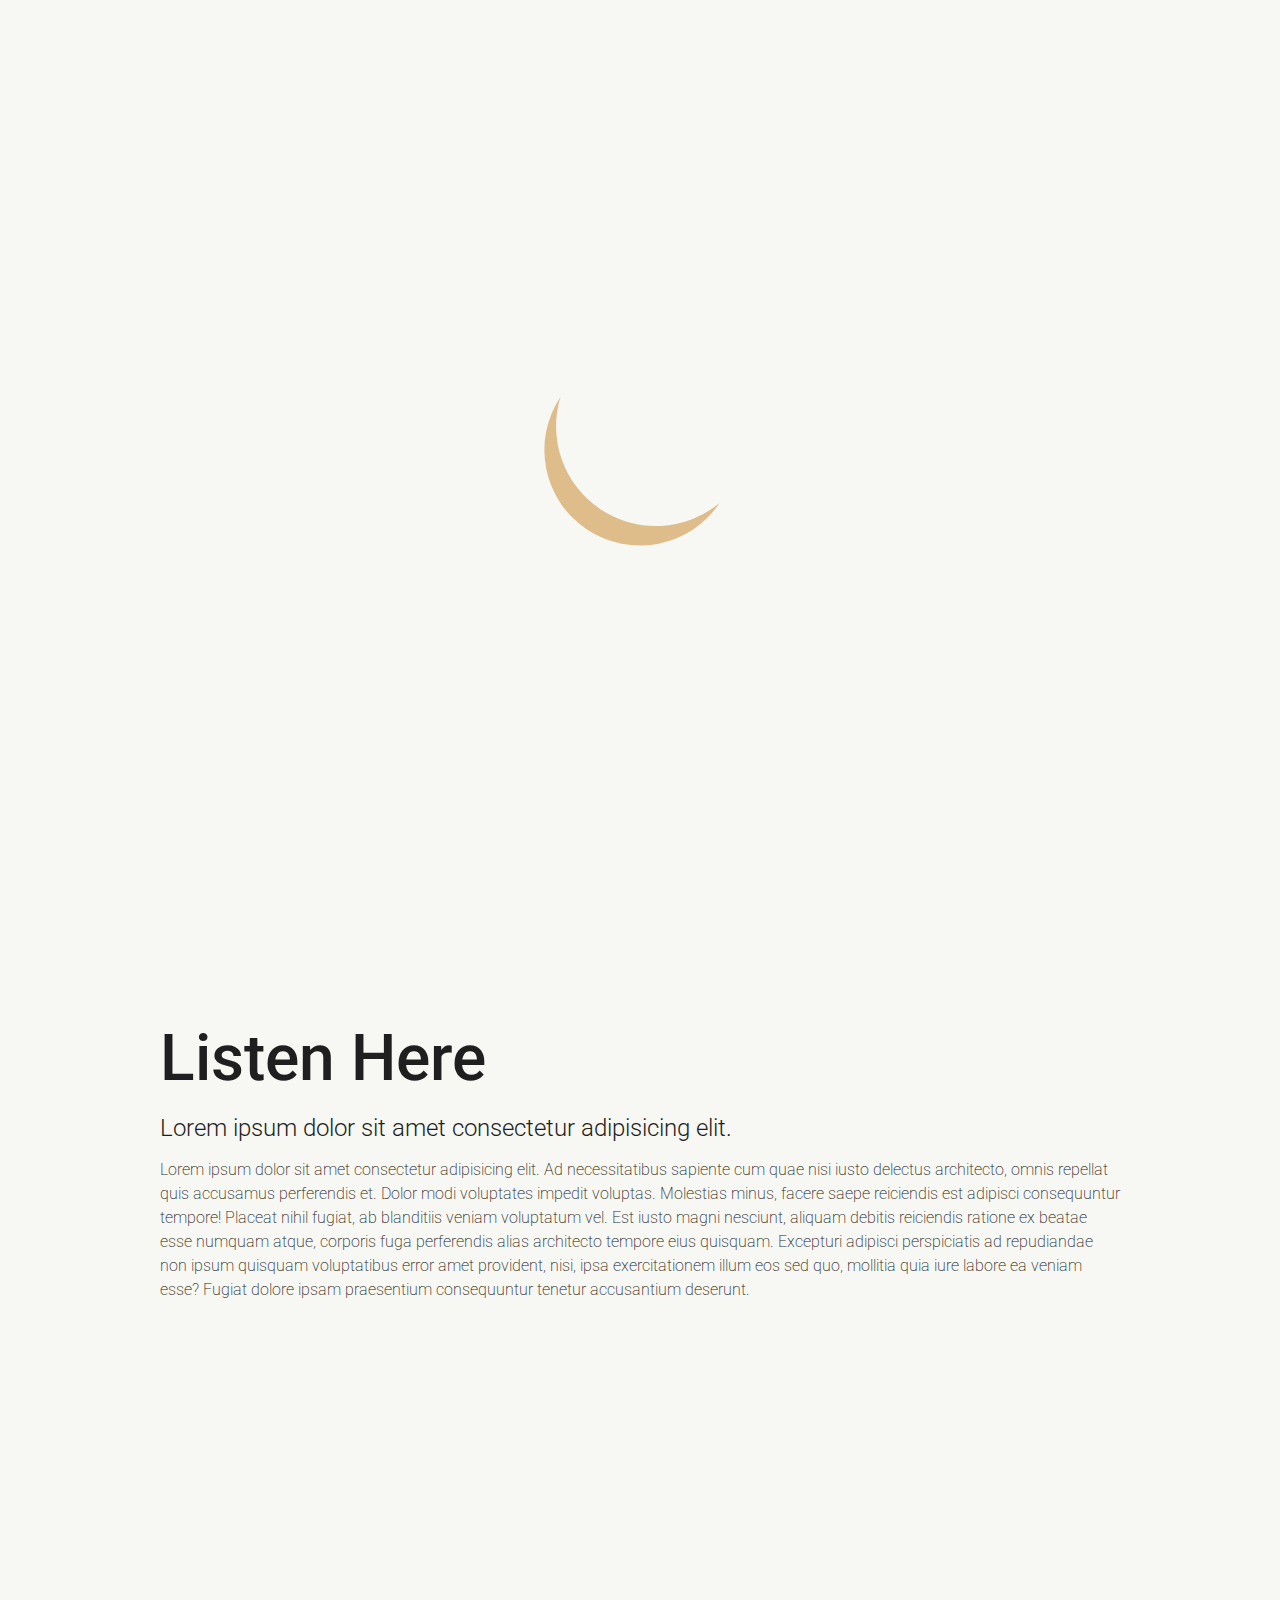
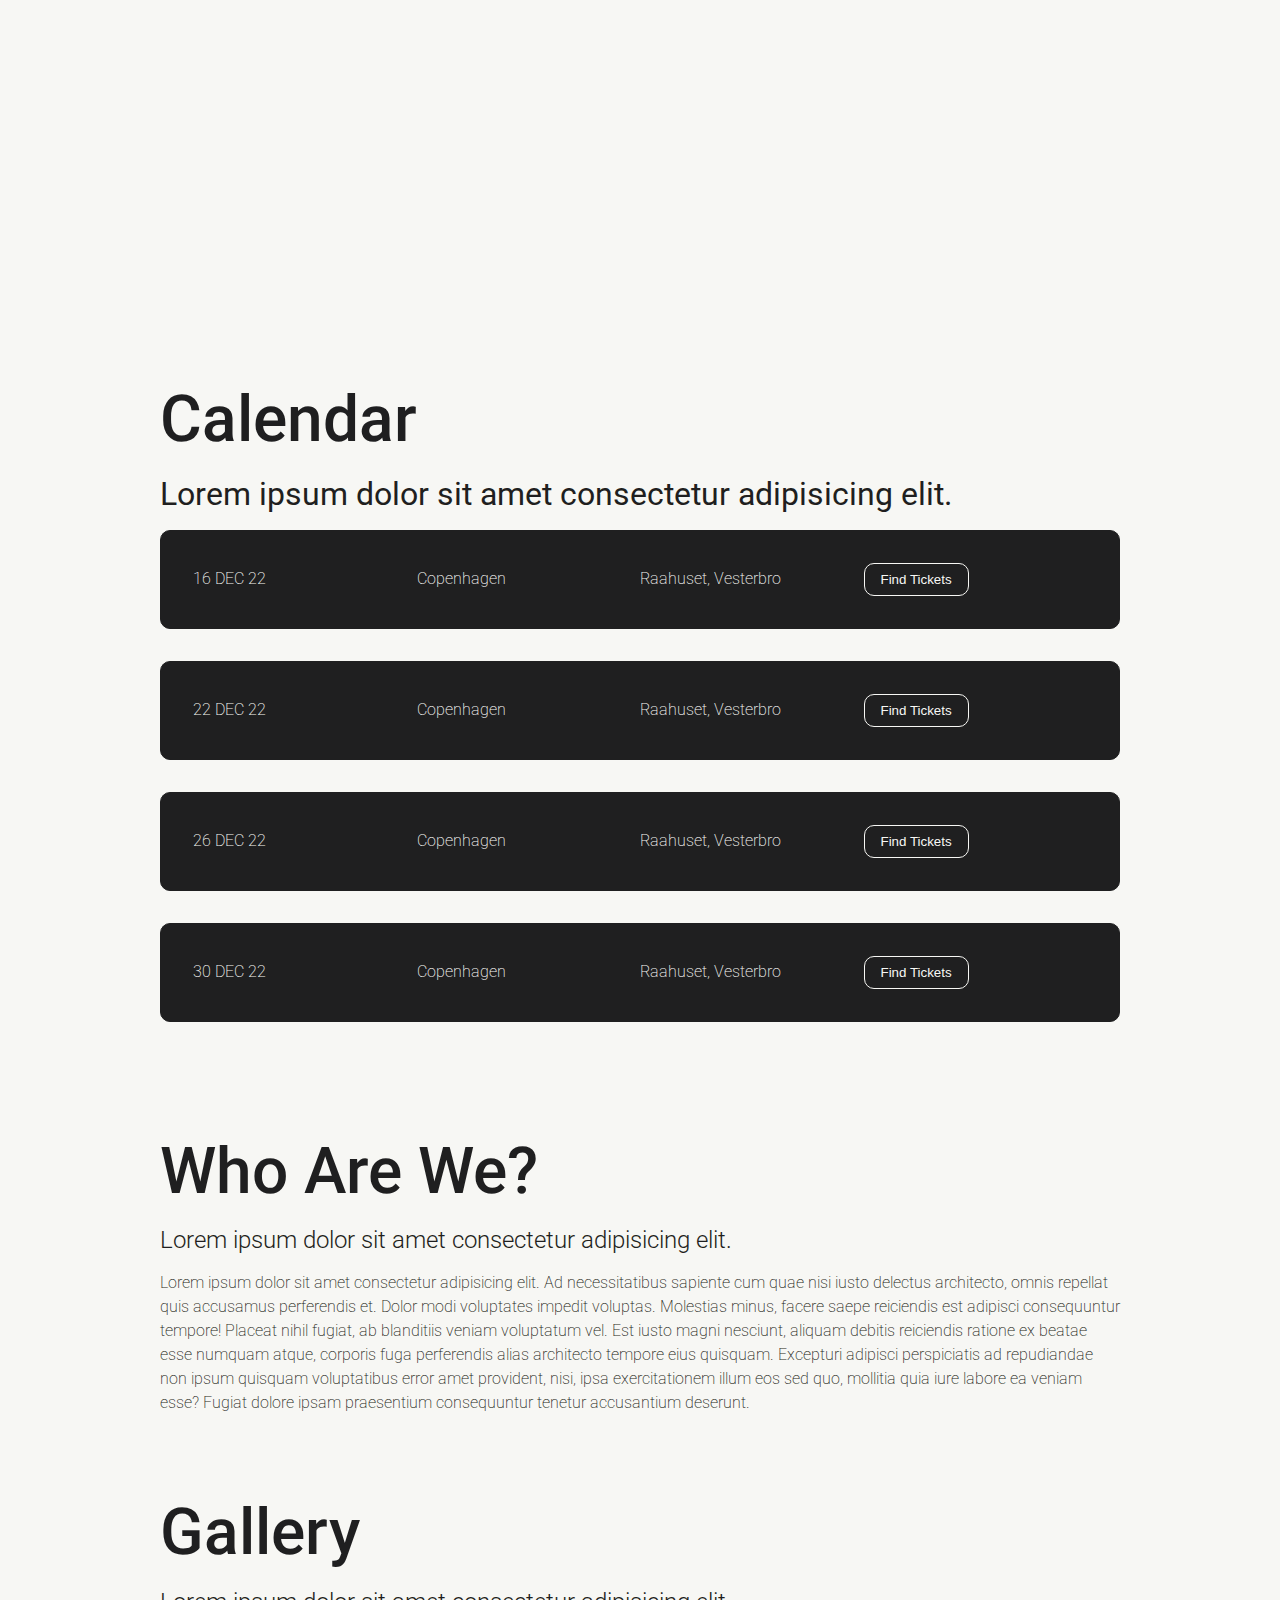
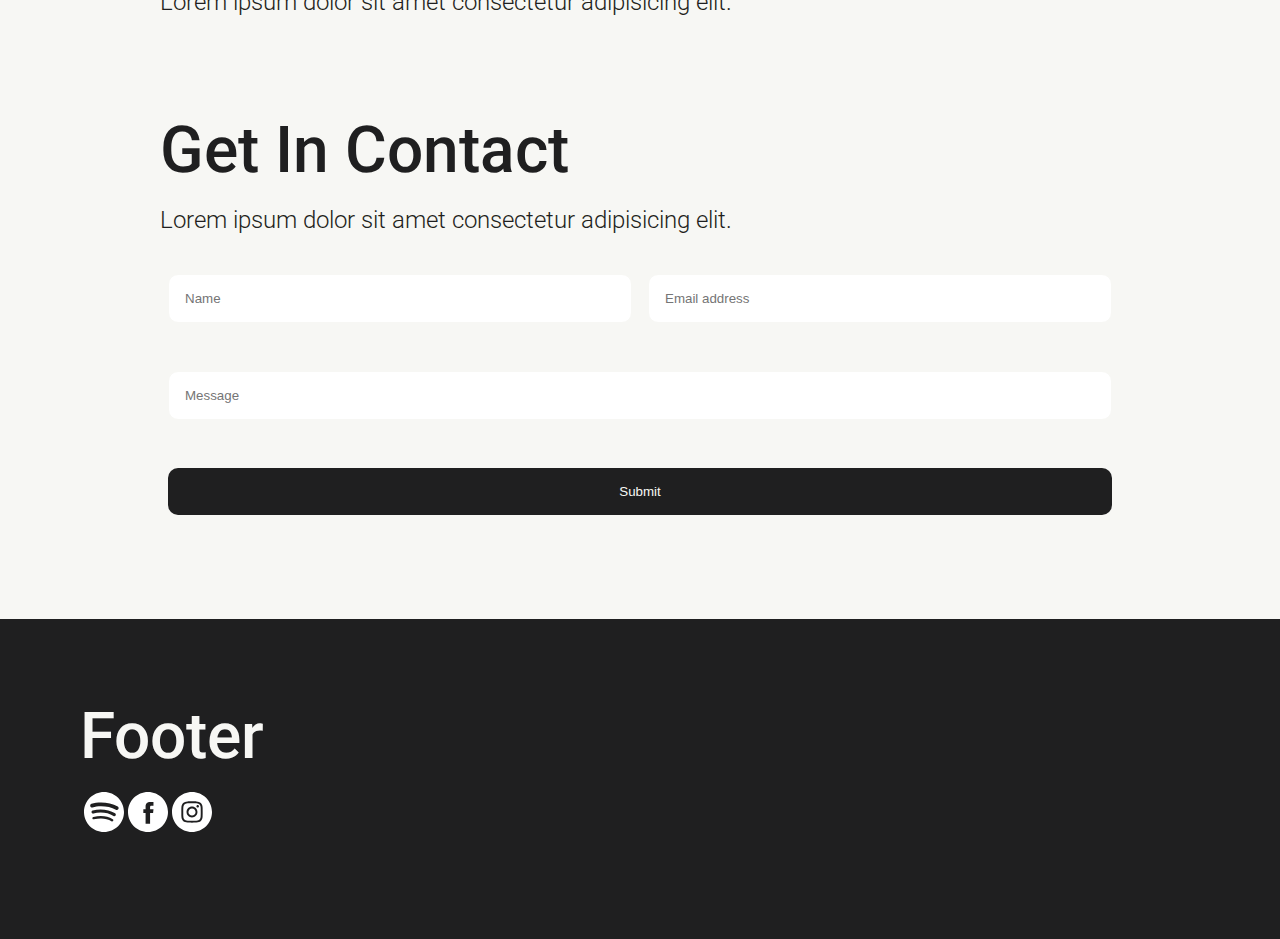
==== commit db47d5fe: "added" ====
--- a/index.html
+++ b/index.html
@@ -12,6 +12,7 @@
 
 <body>
 
+    <div class="preloader"></div>
 
     <header>
         <section id="navbar">
@@ -23,32 +24,29 @@
                 <div class='menu-button'></div>
             </label>
             <ul class="menu">
-                <li><a href="#about2" class="hover-underline-animation">About</a></li>
-                <li><a href="#about" class="hover-underline-animation">Gigs</a></li>
-                <li><a href="#" class="hover-underline-animation">Gallery</a></li>
-                <li><a href="book-now.html" class="hover-underline-animation">Contact</a></li>
+                <li><a href="#about-section" class="hover-underline-animation">About</a></li>
+                <li><a href="#calendar-section" class="hover-underline-animation">Calendar</a></li>
+                <li><a href="#gallery-section" class="hover-underline-animation">Gallery</a></li>
+                <li><a href="#contact-section" class="hover-underline-animation">Contact</a></li>
             </ul>
         </section>
     </header>
-
-    <div class="preloader"></div>
 
     <main>
         <section class="showcase">
             <div class="video-container">
                 <video src="assets/Music - 45447.mp4" autoplay muted loop></video>
             </div>
-            <div class="content">
+            <!-- <div class="content">
                 <div>
                     <h1>North Folk</h1>
                 </div>
-                <a href="" class="btn">Read more</a>
-            </div>
+                <a href="" class="btn">LISTEN HERE...</a>
+            </div> -->
         </section>
 
-
-        <section class="section-type-1">
-            <h1>Lorem, ipsum.</h1>
+        <section id="spotify-section">
+            <h1>Listen Here</h1>
             <h3>Lorem ipsum dolor sit amet consectetur adipisicing elit.</h3>
             <p>Lorem ipsum dolor sit amet consectetur adipisicing elit. Ad necessitatibus sapiente cum quae nisi iusto
                 delectus architecto, omnis repellat quis accusamus perferendis et. Dolor modi voluptates impedit
@@ -58,23 +56,53 @@
                 Excepturi adipisci perspiciatis ad repudiandae non ipsum quisquam voluptatibus error amet provident,
                 nisi, ipsa exercitationem illum eos sed quo, mollitia quia iure labore ea veniam esse? Fugiat dolore
                 ipsam praesentium consequuntur tenetur accusantium deserunt.</p>
+            <div class="spotify-element">
+                <iframe style="border-radius:10px; padding-top:2rem;" title="Song1"
+                    src="https://open.spotify.com/embed/track/2R5Tuv4gvkVlmNA6wlqv4X?utm_source=generator&theme=0"
+                    width="100%" height="300" frameBorder="0" allowfullscreen=""
+                    allow="autoplay; clipboard-write; encrypted-media; fullscreen; picture-in-picture"
+                    loading="lazy"></iframe>
+                <iframe style="border-radius:10px" title="Song2"
+                    src="https://open.spotify.com/embed/track/60wLbhcdzRXJYj7s0gloPI?utm_source=generator&theme=0"
+                    width="100%" height="300" frameBorder="0" allowfullscreen=""
+                    allow="autoplay; clipboard-write; encrypted-media; fullscreen; picture-in-picture"
+                    loading="lazy"></iframe>
+            </div>
         </section>
-        <section class="section-type-1">
-            <h1>Lorem, ipsum.</h1>
-            <h3>Lorem ipsum dolor sit amet consectetur adipisicing elit.</h3>
-            <p>Lorem ipsum dolor sit amet consectetur adipisicing elit. Ad necessitatibus sapiente cum quae nisi
-                iusto
-                delectus architecto, omnis repellat quis accusamus perferendis et. Dolor modi voluptates impedit
-                voluptas. Molestias minus, facere saepe reiciendis est adipisci consequuntur tempore! Placeat nihil
-                fugiat, ab blanditiis veniam voluptatum vel. Est iusto magni nesciunt, aliquam debitis reiciendis
-                ratione ex beatae esse numquam atque, corporis fuga perferendis alias architecto tempore eius
-                quisquam.
-                Excepturi adipisci perspiciatis ad repudiandae non ipsum quisquam voluptatibus error amet provident,
-                nisi, ipsa exercitationem illum eos sed quo, mollitia quia iure labore ea veniam esse? Fugiat dolore
-                ipsam praesentium consequuntur tenetur accusantium deserunt.</p>
+        <section id="calendar-section">
+            <h1>Calendar</h1>
+            <h2>Lorem ipsum dolor sit amet consectetur adipisicing elit.</h2>
+            <div class="calendar-element">
+                <p>16 DEC 22</p>
+                <p>Copenhagen</p>
+                <p>Raahuset, Vesterbro</p>
+                <a href="https://www.ticketmaster.dk/" target="_blank"><button class="calendar-btn">Find
+                        Tickets</button></a>
+            </div>
+            <div class="calendar-element">
+                <p>22 DEC 22</p>
+                <p>Copenhagen</p>
+                <p>Raahuset, Vesterbro</p>
+                <a href="https://www.ticketmaster.dk/" target="_blank"><button class="calendar-btn">Find
+                        Tickets</button></a>
+            </div>
+            <div class="calendar-element">
+                <p>26 DEC 22</p>
+                <p>Copenhagen</p>
+                <p>Raahuset, Vesterbro</p>
+                <a href="https://www.ticketmaster.dk/" target="_blank"><button class="calendar-btn">Find
+                        Tickets</button></a>
+            </div>
+            <div class="calendar-element">
+                <p>30 DEC 22</p>
+                <p>Copenhagen</p>
+                <p>Raahuset, Vesterbro</p>
+                <a href="https://www.ticketmaster.dk/" target="_blank"><button class="calendar-btn">Find
+                        Tickets</button></a>
+            </div>
         </section>
-        <section class="section-type-1">
-            <h1>Lorem, ipsum.</h1>
+        <section id="about-section">
+            <h1>Who Are We?</h1>
             <h3>Lorem ipsum dolor sit amet consectetur adipisicing elit.</h3>
             <p>Lorem ipsum dolor sit amet consectetur adipisicing elit. Ad necessitatibus sapiente cum quae nisi
                 iusto
@@ -90,9 +118,39 @@
                 dolore
                 ipsam praesentium consequuntur tenetur accusantium deserunt.</p>
         </section>
+        <section id="gallery-section">
+            <h1>Gallery</h1>
+            <h3>Lorem ipsum dolor sit amet consectetur adipisicing elit.</h3>
+            <div class="fetch-gallery">
+                <template>
+                    <img src="" alt="">
+                </template>
+            </div>
+        </section>
+        <section id="contact-section">
+            <h1>Get In Contact</h1>
+            <h3>Lorem ipsum dolor sit amet consectetur adipisicing elit.</h3>
+            <form class="sign-up" action="">
+                <div class="container">
+                    <input type="text" placeholder="Name" name="name" required>
+                    <input type="text" placeholder="Email address" name="mail" required>
+                </div>
+                <div class="container">
+                    <input type="text" placeholder="Message" name="message" required>
+                </div>
+                <div class="container">
+                    <input type="submit" value="Submit">
+                </div>
+            </form>
+        </section>
+
     </main>
     <footer>
-        <h1>hello</h1>
+        <h1>Footer</h1>
+        <img src="assets/soundcloud.svg" alt="">
+        <img src="assets/spotify.svg" alt="">
+        <img src="assets/facebook.svg" alt="">
+        <img src="assets/instagram.svg" alt="">
     </footer>
 </body>
 <script src="script.js"></script>
--- a/style.css
+++ b/style.css
@@ -21,32 +21,43 @@
   box-sizing: border-box;
   margin: 0;
   padding: 0;
+  scroll-behavior: smooth;
 }
 
 body {
   line-height: 1.5;
+  background-color: var(--white);
   font-family: "Roboto", sans-serif;
 }
 
 h1 {
   font-weight: 500;
   font-size: 4rem;
-  font-family: "Cactus", sans-serif;
+  font-family: "Roboto", sans-serif;
   line-height: 1.2;
+  margin-bottom: 1rem;
 }
 
 h2 {
   font-weight: 400;
   font-size: 2rem;
-  font-family: "Cactus", sans-serif;
+  font-family: "Roboto", sans-serif;
   line-height: 1.2;
+  margin-bottom: 1rem;
 }
 
 h3 {
   font-weight: 300;
   font-size: 1.5rem;
-  font-family: "Cactus", sans-serif;
+  font-family: "Roboto", sans-serif;
   line-height: 1.2;
+  margin-bottom: 1rem;
+}
+
+p {
+  font-weight: 200;
+  font-size: 1rem;
+  font-family: "Roboto", sans-serif;
 }
 
 /* PRELOADER  */
@@ -65,6 +76,87 @@
 
 .preloader-fade {
   opacity: 0;
+}
+
+/*CALENDAR*/
+
+.calendar-element {
+  border: 1px solid var(--black);
+  border-radius: 10px;
+  background-color: var(--black);
+  color: var(--white);
+  display: grid;
+  grid-template-columns: repeat(4, 1fr);
+  padding: 2rem;
+  margin-bottom: 2rem;
+  align-items: center;
+}
+
+.calendar-btn {
+  display: inline-block;
+  padding: 0.5rem 1rem;
+  background-color: var(--xd);
+  color: var(--white);
+  border-radius: 10px;
+  border: solid var(--white) 1px;
+  cursor: pointer;
+}
+
+.calendar-btn:hover {
+  transform: scale(0.98);
+}
+
+/*SPOTIFY*/
+
+.spotify-element {
+  display: flex;
+  flex-direction: column;
+  justify-content: center;
+  align-items: center;
+}
+
+/*STOLEN FORM*/
+
+.container {
+  padding-bottom: 1rem;
+  padding-top: 1rem;
+  background-color: var(--white);
+  display: flex;
+  flex-direction: row;
+  justify-content: space-around;
+}
+
+input[type="text"],
+input[type="submit"] {
+  width: 100%;
+  padding: 1rem;
+  margin: 0.5rem;
+  border: 1px solid var(--white);
+  border-radius: 10px;
+}
+
+input[type="submit"] {
+  background-color: var(--black);
+  color: var(--white);
+  border: none;
+}
+
+input[type="submit"]:hover {
+  opacity: 0.9;
+  cursor: pointer;
+}
+
+/*FETCHING GALLERY*/
+
+.fetch-gallery {
+  display: grid;
+  grid-template-columns: repeat(4, 1fr);
+  grid-gap: 2rem;
+}
+
+.fetch-gallery img {
+  width: 100%;
+  background-color: var(--white);
 }
 
 /*VIDEO FULLSCREEN HERO*/
@@ -77,6 +169,7 @@
   text-align: center;
   color: var(--white);
   padding: 0 20px;
+  background-color: var(--white);
 }
 
 .video-container {
@@ -118,10 +211,9 @@
   padding: 10px 30px;
   background: var(--xd);
   color: var(--white);
-  border-radius: 0px;
+  border-radius: 10px;
   border: solid var(--white) 1px;
   margin-top: 10px;
-  opacity: 0.7;
 }
 
 a {
@@ -134,58 +226,91 @@
 
 /*MAIN*/
 
-.section-type-1 {
-  background-color: var(--primary-color);
-  color: var(--white);
-  padding: 5rem;
-}
-
-/*CHANGE STUFF HERE XDDDD*/
-.section-type-2 {
-  background-color: var(--primary-color);
-  color: var(--white);
-  padding: 5rem;
+#spotify-section {
+  background-color: var(--white);
+  color: var(--black);
+  padding-left: 10rem;
+  padding-right: 10rem;
+  padding-top: 1rem;
+}
+
+#calendar-section {
+  background-color: var(--white);
+  color: var(--black);
+  padding-left: 10rem;
+  padding-right: 10rem;
+  padding-top: 5rem;
+}
+
+#calendar-section {
+  background-color: var(--white);
+  color: var(--black);
+  padding-left: 10rem;
+  padding-right: 10rem;
+  padding-top: 5rem;
+}
+
+#about-section {
+  background-color: var(--white);
+  color: var(--black);
+  padding-left: 10rem;
+  padding-right: 10rem;
+  padding-top: 5rem;
+}
+
+#gallery-section {
+  background-color: var(--white);
+  color: var(--black);
+  padding-left: 10rem;
+  padding-right: 10rem;
+  padding-top: 5rem;
+}
+
+#contact-section {
+  background-color: var(--white);
+  color: var(--black);
+  padding-left: 10rem;
+  padding-right: 10rem;
+  padding-bottom: 5rem;
+  padding-top: 5rem;
 }
 
 /* NAVIGATION */
 
 #navbar {
   width: 100%;
-  background-color: var(--black);
+  background-color: var(--xd);
   display: flex;
   flex-direction: row;
   align-items: center;
   justify-content: space-between;
-  color: var(--white);
+  color: var(--black);
   padding: 0.5em;
   transition: top 1s;
-  position: fixed;
+  position: sticky; /*Change here if it should follow - fixed position */
+  z-index: 5;
 }
 
 #navbar a {
   color: var(--white);
-  font-size: 1rem;
+  font-size: 1.2rem;
   margin-left: 5rem;
   margin-right: 1.5rem;
   text-transform: uppercase;
+  font-family: "cactus";
+  letter-spacing: 0.2rem;
 }
 
 .img-hover {
   transition: transform 1s ease-in-out;
-  width: 100px;
+  width: 80px;
   filter: invert(1);
 }
-.img-hover:hover {
-  transform: scale(0.9);
-}
-
+
+/*
 .hover-underline-animation {
   display: inline-block;
   position: relative;
-  color: var(--primary-color);
-}
-
-#navbar a:hover {
   color: var(--primary-color);
 }
 
@@ -205,7 +330,12 @@
 .hover-underline-animation:hover:after {
   transform: scaleX(1);
   transform-origin: bottom left;
-}
+} */
+
+#navbar a:hover {
+  color: var(--primary-color);
+}
+
 .menu {
   display: flex;
   flex-direction: row;
@@ -269,7 +399,7 @@
   transform: rotate(-405deg);
 }
 
-@media (max-width: 1200px) {
+@media (max-width: 1000px) {
   .menu-button-container {
     display: flex;
   }
@@ -302,7 +432,7 @@
     padding: 1em 0;
     width: 100%;
     color: var(--white);
-    background-color: var(--black);
+    background-color: var(--xd);
   }
   #navbar a {
     color: var(--white);
@@ -320,3 +450,8 @@
   height: 20rem;
   padding: 5rem;
 }
+
+footer img {
+  height: 40px;
+  filter: invert(1);
+}
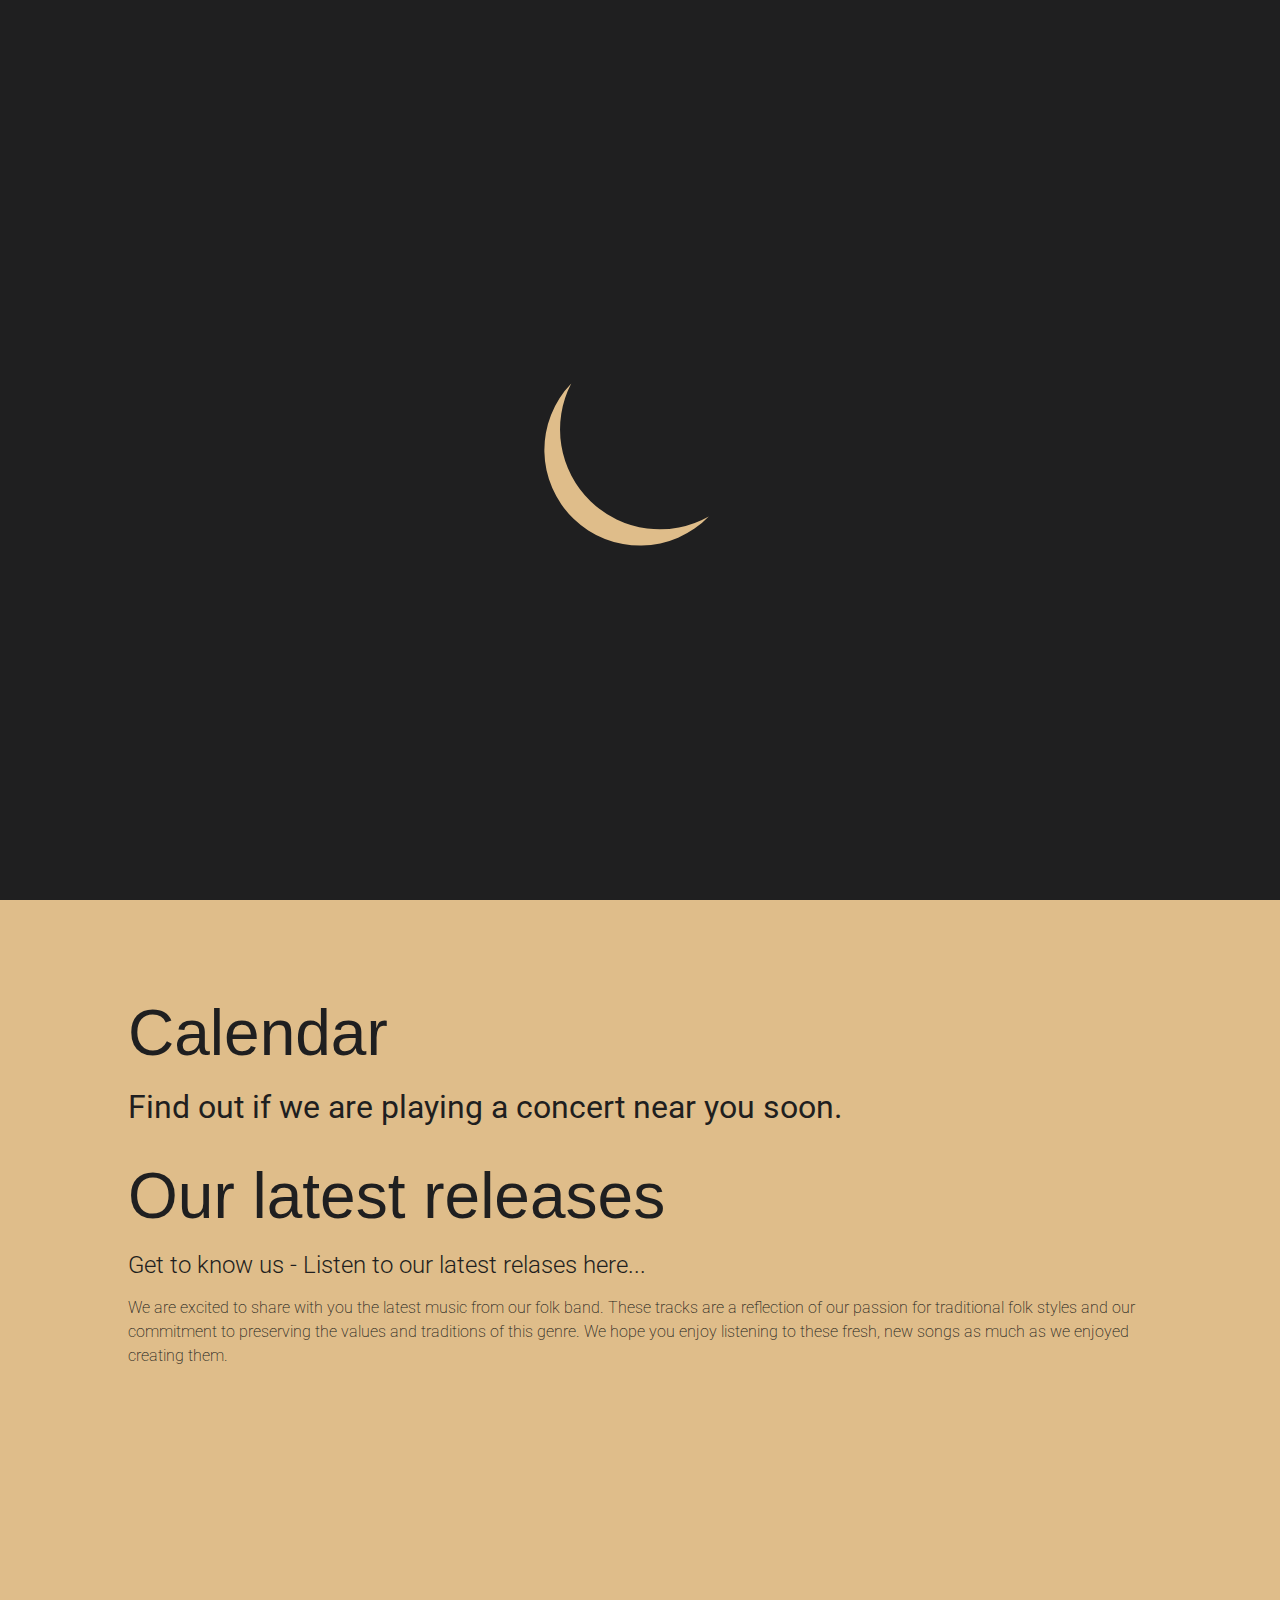
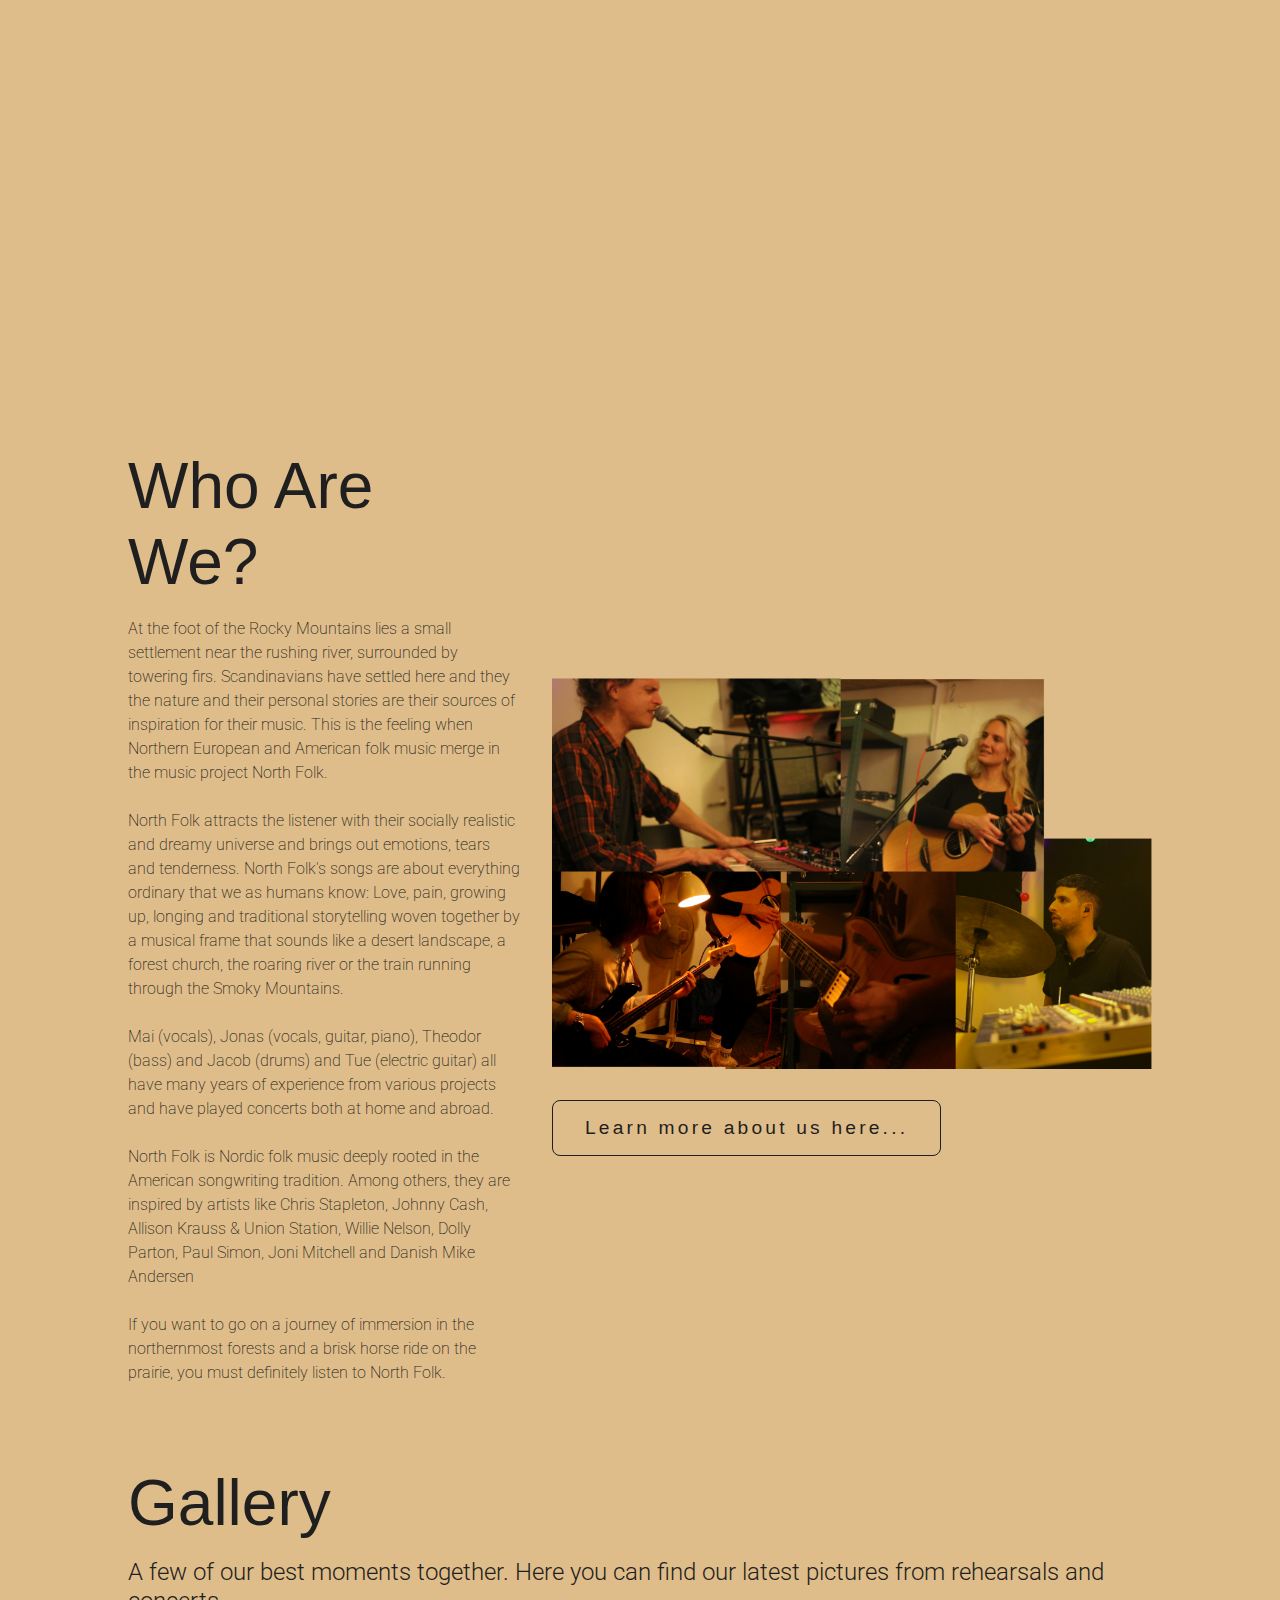
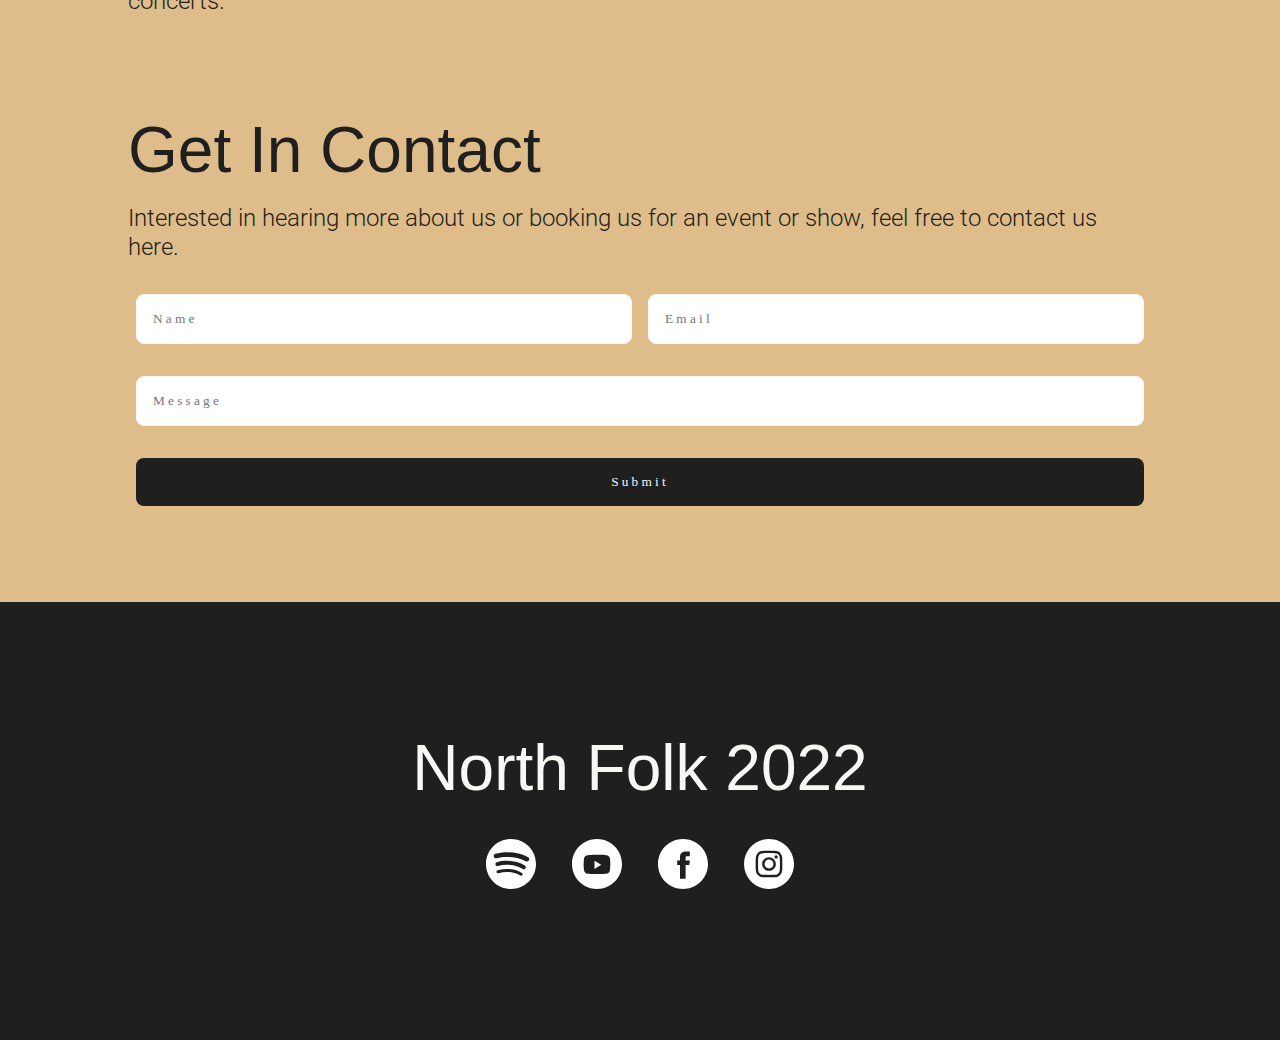
==== commit faf2a723: "all done" ====
--- a/index.html
+++ b/index.html
@@ -7,6 +7,7 @@
     <meta name="viewport" content="width=device-width, initial-scale=1.0">
     <link rel="stylesheet" href="style.css">
     <link rel="icon" href="assets/logo.svg">
+    <meta name="robots" content="noindex, nofollow" />
     <title>North Folk</title>
 </head>
 
@@ -35,105 +36,111 @@
     <main>
         <section class="showcase">
             <div class="video-container">
-                <video src="assets/Music - 45447.mp4" autoplay muted loop></video>
+                <video src="assets/background-video.mp4" autoplay muted loop></video>
             </div>
-            <!-- <div class="content">
-                <div>
-                    <h1>North Folk</h1>
-                </div>
-                <a href="" class="btn">LISTEN HERE...</a>
-            </div> -->
+
+            <div class="content">
+                <a target="_blank" href="https://www.youtube.com/watch?v=TVTHUJYoMLM&ab_channel=GabrielKrawietz"><button
+                        class="btn">
+                        Listen Here</button></a>
+            </div>
+        </section>
+
+        <section id="calendar-section">
+            <h1>Calendar</h1>
+            <h2>Find out if we are playing a concert near you soon.</h2>
+            <div class="calendar">
+                <template>
+                    <div class="calendar-element">
+                        <p class="calendar-date"></p>
+                        <br>
+                        <p class="calendar-location"></p>
+                        <br>
+                        <p class="calendar-venue"></p>
+                        <br>
+                        <a class="calendar-btn" href=""> <button class="btn">Find Tickets</button></a>
+                    </div>
+                </template>
+            </div>
         </section>
 
         <section id="spotify-section">
-            <h1>Listen Here</h1>
-            <h3>Lorem ipsum dolor sit amet consectetur adipisicing elit.</h3>
-            <p>Lorem ipsum dolor sit amet consectetur adipisicing elit. Ad necessitatibus sapiente cum quae nisi iusto
-                delectus architecto, omnis repellat quis accusamus perferendis et. Dolor modi voluptates impedit
-                voluptas. Molestias minus, facere saepe reiciendis est adipisci consequuntur tempore! Placeat nihil
-                fugiat, ab blanditiis veniam voluptatum vel. Est iusto magni nesciunt, aliquam debitis reiciendis
-                ratione ex beatae esse numquam atque, corporis fuga perferendis alias architecto tempore eius quisquam.
-                Excepturi adipisci perspiciatis ad repudiandae non ipsum quisquam voluptatibus error amet provident,
-                nisi, ipsa exercitationem illum eos sed quo, mollitia quia iure labore ea veniam esse? Fugiat dolore
-                ipsam praesentium consequuntur tenetur accusantium deserunt.</p>
+            <h1>Our latest releases</h1>
+            <h3>Get to know us - Listen to our latest relases here...</h3>
+            <p>We are excited to share with you the latest music from our folk band. These tracks are a reflection of
+                our passion for traditional folk styles and our commitment to preserving the values and traditions of
+                this genre. We hope you enjoy listening to these fresh, new songs as much as we enjoyed creating them.
+            </p>
             <div class="spotify-element">
-                <iframe style="border-radius:10px; padding-top:2rem;" title="Song1"
+                <iframe style="border-radius:8px; padding-top:2rem;" title="Song1"
                     src="https://open.spotify.com/embed/track/2R5Tuv4gvkVlmNA6wlqv4X?utm_source=generator&theme=0"
                     width="100%" height="300" frameBorder="0" allowfullscreen=""
                     allow="autoplay; clipboard-write; encrypted-media; fullscreen; picture-in-picture"
                     loading="lazy"></iframe>
-                <iframe style="border-radius:10px" title="Song2"
+                <iframe style="border-radius:8px" title="Song2"
                     src="https://open.spotify.com/embed/track/60wLbhcdzRXJYj7s0gloPI?utm_source=generator&theme=0"
                     width="100%" height="300" frameBorder="0" allowfullscreen=""
                     allow="autoplay; clipboard-write; encrypted-media; fullscreen; picture-in-picture"
                     loading="lazy"></iframe>
             </div>
         </section>
-        <section id="calendar-section">
-            <h1>Calendar</h1>
-            <h2>Lorem ipsum dolor sit amet consectetur adipisicing elit.</h2>
-            <div class="calendar-element">
-                <p>16 DEC 22</p>
-                <p>Copenhagen</p>
-                <p>Raahuset, Vesterbro</p>
-                <a href="https://www.ticketmaster.dk/" target="_blank"><button class="calendar-btn">Find
-                        Tickets</button></a>
+
+        <section id="about-section">
+            <div>
+                <h1>Who Are We?</h1>
+                <p> At the foot of the Rocky Mountains lies a small settlement near the rushing river, surrounded by
+                    towering firs. Scandinavians have settled here and they the nature and their personal stories are
+                    their sources of inspiration for their music. This is the feeling when Northern European and
+                    American folk music merge in the music project North Folk.
+                    <br>
+                    <br>
+                    North Folk attracts the listener with their socially realistic and dreamy universe and brings out
+                    emotions, tears and tenderness. North Folk's songs are about everything ordinary that we as humans
+                    know: Love, pain, growing up, longing and traditional storytelling woven together by a musical frame
+                    that sounds like a desert landscape, a forest church, the roaring river or the train running through
+                    the Smoky Mountains.
+                    <br>
+                    <br>
+                    Mai (vocals), Jonas (vocals, guitar, piano), Theodor (bass) and Jacob (drums) and Tue (electric
+                    guitar) all have many years of experience from various projects and have played concerts both at
+                    home and abroad.
+                    <br>
+                    <br>
+                    North Folk is Nordic folk music deeply rooted in the American songwriting tradition. Among others,
+                    they are inspired by artists like Chris Stapleton, Johnny Cash, Allison Krauss & Union Station,
+                    Willie Nelson, Dolly Parton, Paul Simon, Joni Mitchell and Danish Mike Andersen
+                    <br>
+                    <br>
+                    If you want to go on a journey of immersion in the northernmost forests and a brisk horse ride on
+                    the prairie, you must definitely listen to North Folk.
+                </p>
             </div>
-            <div class="calendar-element">
-                <p>22 DEC 22</p>
-                <p>Copenhagen</p>
-                <p>Raahuset, Vesterbro</p>
-                <a href="https://www.ticketmaster.dk/" target="_blank"><button class="calendar-btn">Find
-                        Tickets</button></a>
+            <div>
+                <img src="assets/about-img.png" alt="">
+                <br>
+                <br>
+                <a target="_blank" href="https://youtu.be/kJ2V_r1-Qck"><button class="btn2"> Learn more about us
+                        here...</button></a>
             </div>
-            <div class="calendar-element">
-                <p>26 DEC 22</p>
-                <p>Copenhagen</p>
-                <p>Raahuset, Vesterbro</p>
-                <a href="https://www.ticketmaster.dk/" target="_blank"><button class="calendar-btn">Find
-                        Tickets</button></a>
-            </div>
-            <div class="calendar-element">
-                <p>30 DEC 22</p>
-                <p>Copenhagen</p>
-                <p>Raahuset, Vesterbro</p>
-                <a href="https://www.ticketmaster.dk/" target="_blank"><button class="calendar-btn">Find
-                        Tickets</button></a>
-            </div>
-        </section>
-        <section id="about-section">
-            <h1>Who Are We?</h1>
-            <h3>Lorem ipsum dolor sit amet consectetur adipisicing elit.</h3>
-            <p>Lorem ipsum dolor sit amet consectetur adipisicing elit. Ad necessitatibus sapiente cum quae nisi
-                iusto
-                delectus architecto, omnis repellat quis accusamus perferendis et. Dolor modi voluptates impedit
-                voluptas. Molestias minus, facere saepe reiciendis est adipisci consequuntur tempore! Placeat
-                nihil
-                fugiat, ab blanditiis veniam voluptatum vel. Est iusto magni nesciunt, aliquam debitis reiciendis
-                ratione ex beatae esse numquam atque, corporis fuga perferendis alias architecto tempore eius
-                quisquam.
-                Excepturi adipisci perspiciatis ad repudiandae non ipsum quisquam voluptatibus error amet
-                provident,
-                nisi, ipsa exercitationem illum eos sed quo, mollitia quia iure labore ea veniam esse? Fugiat
-                dolore
-                ipsam praesentium consequuntur tenetur accusantium deserunt.</p>
         </section>
         <section id="gallery-section">
             <h1>Gallery</h1>
-            <h3>Lorem ipsum dolor sit amet consectetur adipisicing elit.</h3>
+            <h3>A few of our best moments together. Here you can find our latest pictures from rehearsals and concerts.
+            </h3>
             <div class="fetch-gallery">
-                <template>
+                <template class="template2">
                     <img src="" alt="">
                 </template>
             </div>
         </section>
         <section id="contact-section">
             <h1>Get In Contact</h1>
-            <h3>Lorem ipsum dolor sit amet consectetur adipisicing elit.</h3>
+            <h3>Interested in hearing more about us or booking us for an event or show, feel free to contact us here.
+            </h3>
             <form class="sign-up" action="">
                 <div class="container">
                     <input type="text" placeholder="Name" name="name" required>
-                    <input type="text" placeholder="Email address" name="mail" required>
+                    <input type="text" placeholder="Email" name="mail" required>
                 </div>
                 <div class="container">
                     <input type="text" placeholder="Message" name="message" required>
@@ -144,13 +151,17 @@
             </form>
         </section>
 
+
+
     </main>
     <footer>
-        <h1>Footer</h1>
-        <img src="assets/soundcloud.svg" alt="">
-        <img src="assets/spotify.svg" alt="">
-        <img src="assets/facebook.svg" alt="">
-        <img src="assets/instagram.svg" alt="">
+        <h1 class="cactus">North Folk 2022</h1>
+        <a target="_blank" href="https://open.spotify.com/artist/0kTgFpetmVvbh6xByUlzyq?si=JLCOFLYmTs-C7MX9ue5GxQ"><img
+                src="assets/spotify.svg" alt="spotify"></a>
+        <a target="_blank" href="https://youtu.be/kJ2V_r1-Qck"><img src="assets/youtube.svg" alt="youtube"></a>
+        <a target="_blank" href="https://youtu.be/kJ2V_r1-Qck"> <img src="assets/facebook.svg" alt="facebook"></a>
+        <a target="_blank" href="https://www.instagram.com/northfolkdk/?hl=da"> <img src="assets/instagram.svg"
+                alt="instagram"></a>
     </footer>
 </body>
 <script src="script.js"></script>
--- a/style.css
+++ b/style.css
@@ -26,14 +26,22 @@
 
 body {
   line-height: 1.5;
-  background-color: var(--white);
+  background-color: var(--primary-color);
   font-family: "Roboto", sans-serif;
 }
 
 h1 {
   font-weight: 500;
   font-size: 4rem;
-  font-family: "Roboto", sans-serif;
+  font-family: "Cactus", sans-serif;
+  line-height: 1.2;
+  margin-bottom: 1rem;
+}
+
+.cactus {
+  font-weight: 500;
+  font-size: 4rem;
+  font-family: "Cactus", sans-serif;
   line-height: 1.2;
   margin-bottom: 1rem;
 }
@@ -64,7 +72,7 @@
 
 .preloader {
   position: relative;
-  background: var(--white) url(assets/preloader.svg) no-repeat center center;
+  background: var(--black) url(assets/preloader.svg) no-repeat center center;
   background-size: 15%;
   height: 100vh;
   width: 100%;
@@ -82,28 +90,76 @@
 
 .calendar-element {
   border: 1px solid var(--black);
-  border-radius: 10px;
+  border-radius: 8px;
   background-color: var(--black);
   color: var(--white);
-  display: grid;
-  grid-template-columns: repeat(4, 1fr);
+  display: flex;
+  flex-direction: row;
   padding: 2rem;
   margin-bottom: 2rem;
   align-items: center;
-}
-
-.calendar-btn {
+  justify-content: space-between;
+}
+
+.calendar-date,
+.calendar-location,
+.calendar-venue {
+  font-family: "Cactus";
+  letter-spacing: 0.2rem;
+  font-size: 1.2rem;
+}
+
+@media (max-width: 1000px) {
+  .calendar-element {
+    border: 1px solid var(--black);
+    border-radius: 8px;
+    background-color: var(--black);
+    color: var(--white);
+    display: flex;
+    flex-direction: column;
+    column-gap: 5rem;
+    padding: 2rem;
+    margin-bottom: 2rem;
+    align-items: center;
+    justify-content: space-around;
+  }
+}
+
+.btn {
+  font-family: "Cactus", sans-serif;
+  font-size: 1.2rem;
+  letter-spacing: 0.2rem;
   display: inline-block;
-  padding: 0.5rem 1rem;
+  padding: 1rem 2rem;
   background-color: var(--xd);
   color: var(--white);
-  border-radius: 10px;
+  border-radius: 8px;
   border: solid var(--white) 1px;
   cursor: pointer;
 }
 
-.calendar-btn:hover {
-  transform: scale(0.98);
+.btn:hover {
+  background-color: var(--white);
+  color: var(--black);
+}
+
+.btn2 {
+  font-family: "Cactus", sans-serif;
+  font-size: 1.2rem;
+  letter-spacing: 0.2rem;
+  display: inline-block;
+  padding: 1rem 2rem;
+  background-color: var(--xd);
+  color: var(--black);
+  border-radius: 8px;
+  border: solid var(--black) 1px;
+  cursor: pointer;
+}
+
+.btn2:hover {
+  background-color: var(--black);
+  background: var(--black);
+  color: var(--white);
 }
 
 /*SPOTIFY*/
@@ -118,9 +174,9 @@
 /*STOLEN FORM*/
 
 .container {
-  padding-bottom: 1rem;
-  padding-top: 1rem;
-  background-color: var(--white);
+  padding-bottom: 0.5rem;
+  padding-top: 0.5rem;
+  background-color: var(--primary-color);
   display: flex;
   flex-direction: row;
   justify-content: space-around;
@@ -128,20 +184,26 @@
 
 input[type="text"],
 input[type="submit"] {
+  font-family: "Cactus";
+  letter-spacing: 0.2rem;
   width: 100%;
   padding: 1rem;
   margin: 0.5rem;
   border: 1px solid var(--white);
-  border-radius: 10px;
+  border-radius: 8px;
 }
 
 input[type="submit"] {
+  font-family: "Cactus";
+  letter-spacing: 0.2rem;
   background-color: var(--black);
   color: var(--white);
   border: none;
 }
 
 input[type="submit"]:hover {
+  font-family: "Cactus";
+  letter-spacing: 0.2rem;
   opacity: 0.9;
   cursor: pointer;
 }
@@ -150,7 +212,7 @@
 
 .fetch-gallery {
   display: grid;
-  grid-template-columns: repeat(4, 1fr);
+  grid-template-columns: repeat(auto-fit, minmax(300px, 1fr));
   grid-gap: 2rem;
 }
 
@@ -162,14 +224,14 @@
 /*VIDEO FULLSCREEN HERO*/
 
 .showcase {
-  height: 100vh;
+  height: 90vh;
   display: flex;
   align-items: center;
   justify-content: center;
   text-align: center;
   color: var(--white);
   padding: 0 20px;
-  background-color: var(--white);
+  background-color: var(--primary-color);
 }
 
 .video-container {
@@ -191,86 +253,84 @@
   object-fit: cover;
 }
 
-.video-container:after {
-  content: "";
-  z-index: 1;
-  height: 100%;
-  width: 100%;
-  top: 0;
-  left: 0;
-  background: rgba(0, 0, 0, 0.5);
-  position: absolute;
-}
-
 .content {
+  margin-top: 25rem;
   z-index: 2;
 }
 
-.btn {
-  display: inline-block;
-  padding: 10px 30px;
-  background: var(--xd);
-  color: var(--white);
-  border-radius: 10px;
-  border: solid var(--white) 1px;
-  margin-top: 10px;
-}
+/*MAIN*/
 
 a {
   text-decoration: none;
 }
 
-.btn:hover {
-  transform: scale(0.98);
-}
-
-/*MAIN*/
-
 #spotify-section {
-  background-color: var(--white);
-  color: var(--black);
-  padding-left: 10rem;
-  padding-right: 10rem;
+  background-color: var(--primary-color);
+  color: var(--black);
+  padding-left: 10%;
+  padding-right: 10%;
   padding-top: 1rem;
 }
 
 #calendar-section {
-  background-color: var(--white);
-  color: var(--black);
-  padding-left: 10rem;
-  padding-right: 10rem;
+  background-color: var(--primary-color);
+  color: var(--black);
+  padding-left: 10%;
+  padding-right: 10%;
   padding-top: 5rem;
 }
 
-#calendar-section {
-  background-color: var(--white);
-  color: var(--black);
-  padding-left: 10rem;
-  padding-right: 10rem;
+#about-section {
+  display: grid;
+  grid-template-columns: repeat(2, 1fr);
+  justify-content: center;
+  align-items: center;
+  grid-gap: 2rem;
+  background-color: var(--primary-color);
+  color: var(--black);
+  padding-left: 10%;
+  padding-right: 10%;
   padding-top: 5rem;
 }
 
-#about-section {
-  background-color: var(--white);
-  color: var(--black);
-  padding-left: 10rem;
-  padding-right: 10rem;
+#about-section img {
+  width: 600px;
+}
+
+@media (max-width: 1200px) {
+  #about-section {
+    display: grid;
+    grid-template-columns: repeat(1, 1fr);
+    justify-content: center;
+    align-items: center;
+    grid-gap: 2rem;
+    background-color: var(--primary-color);
+    color: var(--black);
+    padding-left: 10%;
+    padding-right: 10%;
+    padding-top: 5rem;
+  }
+}
+
+@media (max-width: 600px) {
+  #about-section img {
+    width: 350px;
+  }
+}
+
+#gallery-section {
+  background-color: var(--primary-color);
+  color: var(--black);
+  padding-left: 10%;
+  padding-right: 10%;
   padding-top: 5rem;
 }
 
-#gallery-section {
-  background-color: var(--white);
-  color: var(--black);
-  padding-left: 10rem;
-  padding-right: 10rem;
-  padding-top: 5rem;
-}
-
 #contact-section {
-  background-color: var(--white);
-  color: var(--black);
-  padding-left: 10rem;
-  padding-right: 10rem;
+  background-color: var(--primary-color);
+  color: var(--black);
+  padding-left: 10%;
+  padding-right: 10%;
   padding-bottom: 5rem;
   padding-top: 5rem;
 }
@@ -399,7 +459,9 @@
   transform: rotate(-405deg);
 }
 
-@media (max-width: 1000px) {
+/*MEDIA NAVIGATION*/
+
+@media (max-width: 1200px) {
   .menu-button-container {
     display: flex;
   }
@@ -447,11 +509,12 @@
 footer {
   color: var(--white);
   background-color: var(--black);
-  height: 20rem;
-  padding: 5rem;
+  padding: 10%;
+  text-align: center;
 }
 
 footer img {
-  height: 40px;
+  height: 50px;
+  margin: 1rem;
   filter: invert(1);
 }
